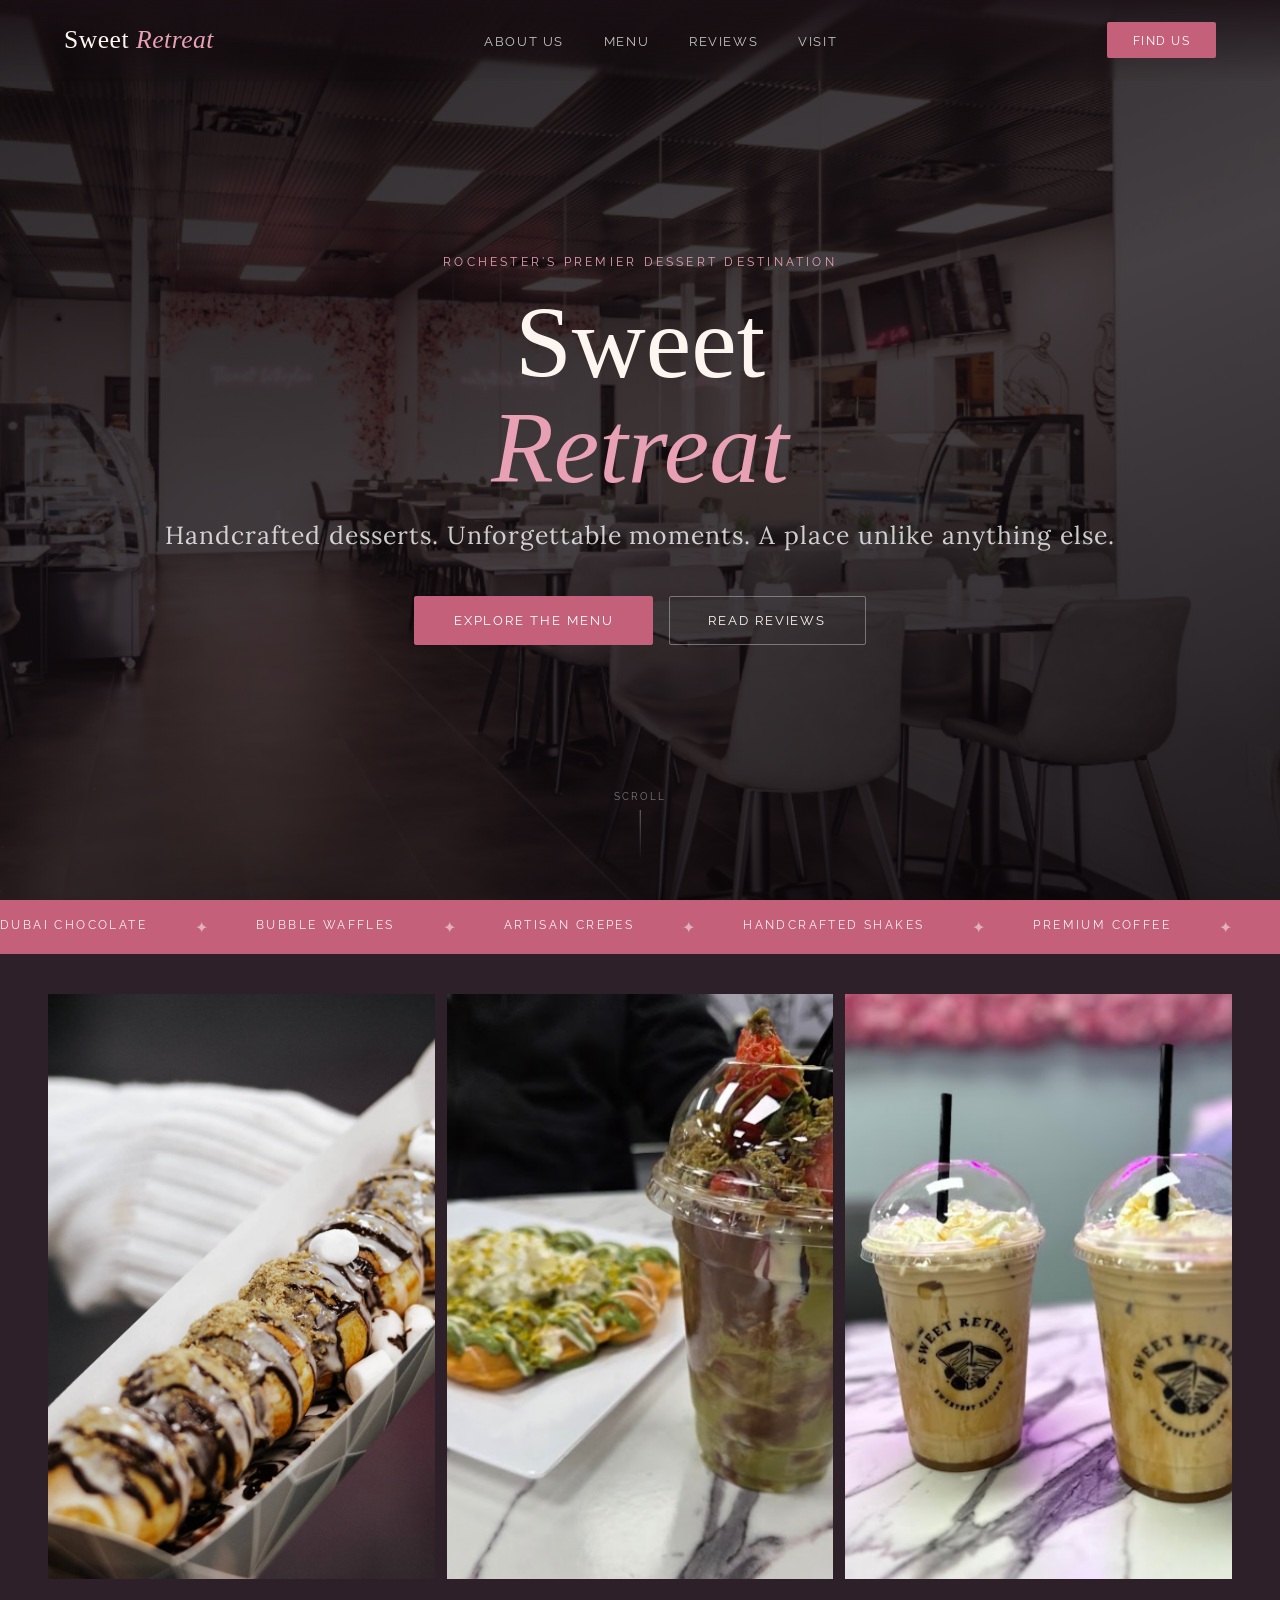
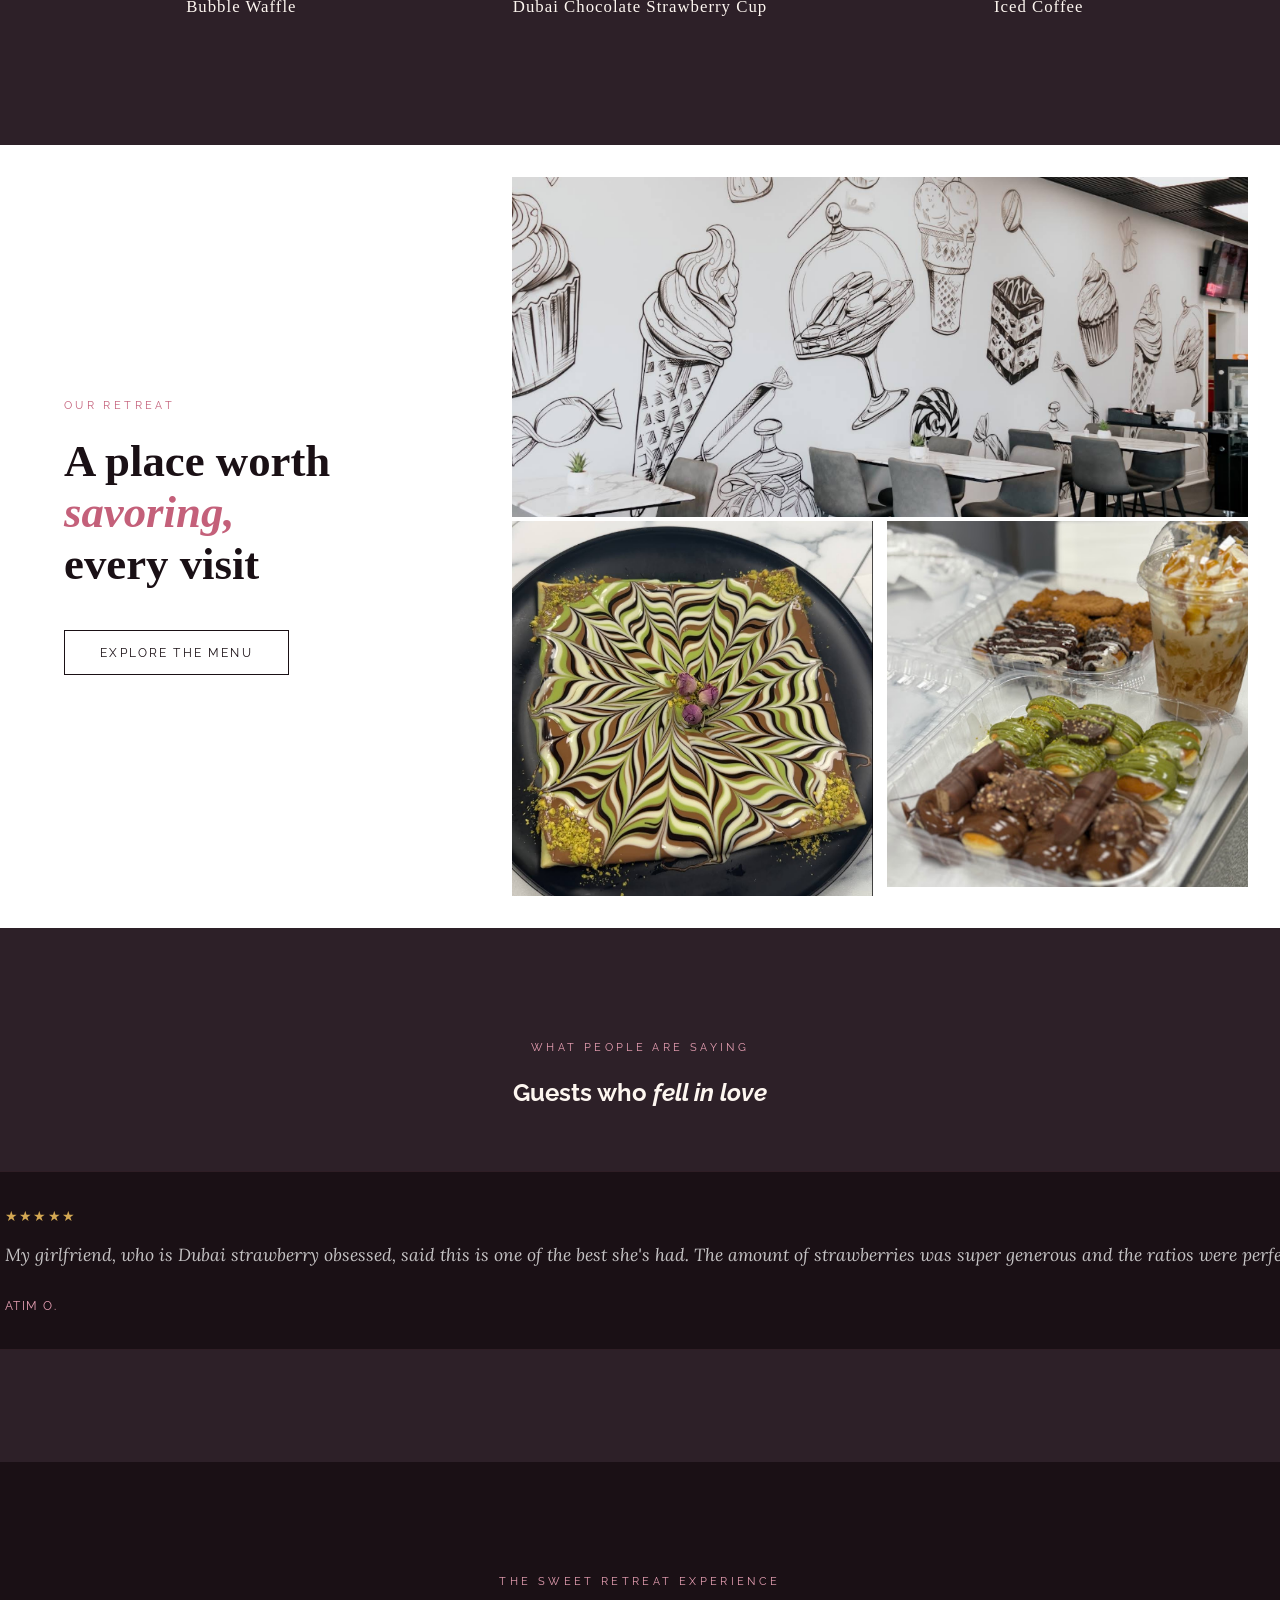
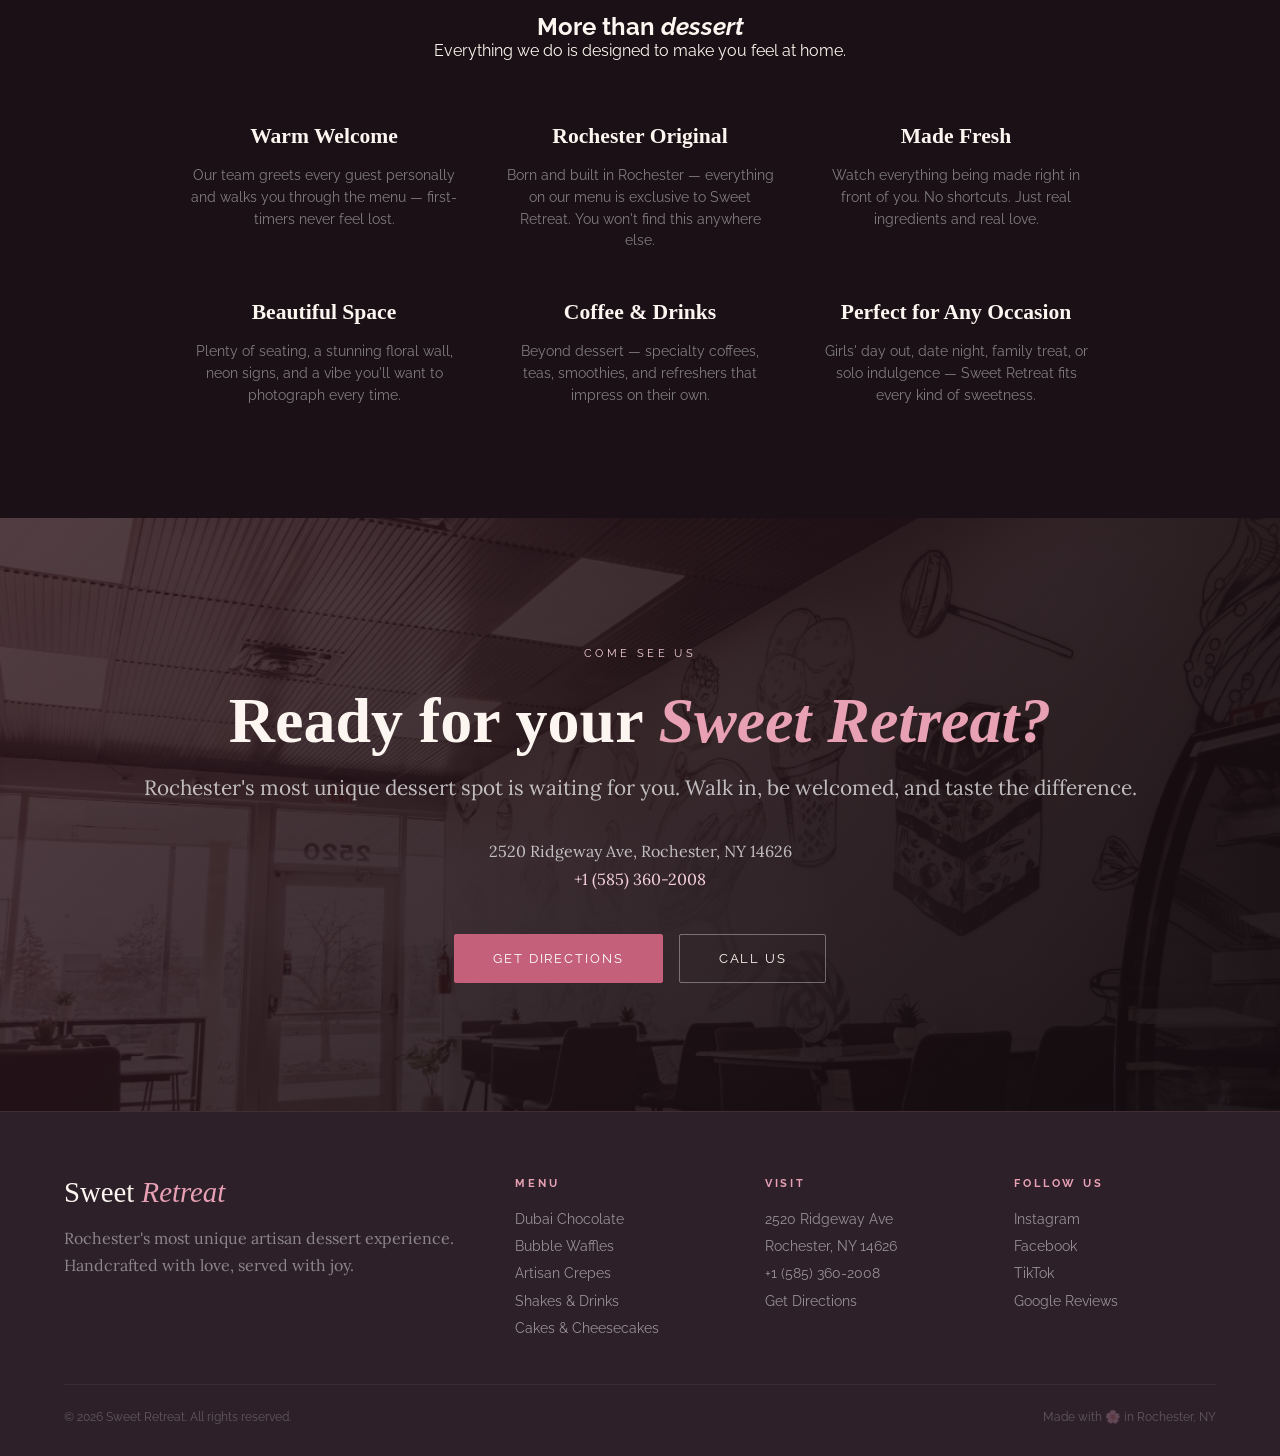
==== index.html @ 39bf7482 "Remove exp icon circles, add real address and phone number - Removed empty circle divs and their CSS" ====
<!DOCTYPE html>
<html lang="en">
<head>
<meta charset="UTF-8">
<meta name="viewport" content="width=device-width, initial-scale=1.0">
<title>Sweet Retreat — Artisan Desserts & Café</title>
<link rel="preconnect" href="https://fonts.googleapis.com">
<link href="https://fonts.googleapis.com/css2?family=Josefin+Serif:ital,wght@0,400;0,700;1,400&family=Lora:ital,wght@0,300;0,400;1,300&family=Raleway:wght@300;400;500&display=swap" rel="stylesheet">
<style>
  :root {
    --rose: #e8a0b4;
    --deep-rose: #c4607a;
    --blush: #f5d0dc;
    --cream: #fdf6f0;
    --dark: #1a1015;
    --charcoal: #2d2028;
    --gold: #d4a853;
    --soft-white: rgba(255,255,255,0.92);
  }

  *, *::before, *::after { box-sizing: border-box; margin: 0; padding: 0; }

  html { scroll-behavior: smooth; }

  body {
    font-family: 'Raleway', sans-serif;
    background: var(--dark);
    color: var(--cream);
    overflow-x: hidden;
  }

  /* ── NAV ── */
  nav {
    position: fixed; top: 0; left: 0; right: 0; z-index: 100;
    display: flex; align-items: center; justify-content: space-between;
    padding: 1.4rem 4rem;
    background: linear-gradient(to bottom, rgba(26,16,21,0.85) 0%, transparent 100%);
    backdrop-filter: blur(2px);
    transition: background 0.4s;
  }
  nav.scrolled { background: rgba(26,16,21,0.97); }

  .nav-logo {
    font-family: 'Josefin Serif', serif;
    font-size: 1.6rem;
    letter-spacing: 0.02em;
    color: var(--cream);
    text-decoration: none;
  }
  .nav-logo span { color: var(--rose); font-style: italic; }

  .nav-links { display: flex; gap: 2.5rem; list-style: none; }
  .nav-links a {
    font-size: 0.82rem; letter-spacing: 0.12em; text-transform: uppercase;
    color: rgba(255,255,255,0.75); text-decoration: none;
    transition: color 0.3s;
  }
  .nav-links a:hover { color: var(--rose); }

  .nav-cta {
    background: var(--deep-rose); color: white;
    padding: 0.65rem 1.6rem; border-radius: 2px;
    font-size: 0.78rem; letter-spacing: 0.12em; text-transform: uppercase;
    text-decoration: none; transition: background 0.3s, transform 0.2s;
  }
  .nav-cta:hover { background: var(--rose); transform: translateY(-1px); }

  /* ── HERO ── */
  .hero {
    position: relative; height: 100vh; min-height: 700px;
    display: flex; align-items: center; justify-content: center;
    overflow: hidden;
  }

  .hero-bg {
    position: absolute; inset: 0;
    background-image: url('Screenshot%202026-04-22%20005319.png');
    background-size: cover; background-position: center center;
    filter: brightness(0.55) saturate(0.85);
  }

  .hero-overlay {
    position: absolute; inset: 0;
    background: linear-gradient(160deg, rgba(10,5,8,0.72) 0%, rgba(26,16,21,0.55) 50%, rgba(10,5,8,0.78) 100%);
  }

  .hero-content {
    position: relative; z-index: 2;
    text-align: center; padding: 0 1.5rem;
    animation: fadeUp 1.2s ease both;
  }
  @keyframes fadeUp {
    from { opacity: 0; transform: translateY(30px); }
    to   { opacity: 1; transform: translateY(0); }
  }

  .hero-eyebrow {
    font-size: 0.72rem; letter-spacing: 0.28em; text-transform: uppercase;
    color: var(--rose); margin-bottom: 1.4rem;
    animation: fadeUp 1.2s 0.15s ease both;
  }

  .hero-title {
    font-family: 'Josefin Serif', serif;
    font-size: clamp(3.5rem, 8vw, 7.5rem);
    line-height: 1.02; font-weight: 400;
    color: var(--cream);
    animation: fadeUp 1.2s 0.3s ease both;
  }
  .hero-title em { color: var(--rose); font-style: italic; }

  .hero-sub {
    font-family: 'Lora', serif;
    font-size: clamp(1.1rem, 2.5vw, 1.55rem);
    font-weight: 300; color: rgba(255,255,255,0.78);
    margin-top: 1.2rem; letter-spacing: 0.04em;
    animation: fadeUp 1.2s 0.45s ease both;
  }

  .hero-actions {
    margin-top: 2.8rem; display: flex; gap: 1rem; justify-content: center; flex-wrap: wrap;
    animation: fadeUp 1.2s 0.6s ease both;
  }

  .btn-primary {
    background: var(--deep-rose); color: white;
    padding: 1rem 2.4rem; border-radius: 2px;
    font-size: 0.8rem; letter-spacing: 0.15em; text-transform: uppercase;
    text-decoration: none; transition: all 0.3s;
    border: 1px solid var(--deep-rose);
  }
  .btn-primary:hover { background: transparent; color: var(--rose); border-color: var(--rose); }

  .btn-ghost {
    background: transparent; color: var(--cream);
    padding: 1rem 2.4rem; border-radius: 2px;
    font-size: 0.8rem; letter-spacing: 0.15em; text-transform: uppercase;
    text-decoration: none; border: 1px solid rgba(255,255,255,0.35);
    transition: all 0.3s;
  }
  .btn-ghost:hover { border-color: var(--rose); color: var(--rose); }

  .hero-scroll {
    position: absolute; bottom: 2.5rem; left: 50%; transform: translateX(-50%);
    display: flex; flex-direction: column; align-items: center; gap: 0.5rem;
    color: rgba(255,255,255,0.45); font-size: 0.65rem; letter-spacing: 0.2em; text-transform: uppercase;
    animation: pulse 2s infinite;
  }
  .hero-scroll::after {
    content: ''; display: block; width: 1px; height: 50px;
    background: linear-gradient(to bottom, rgba(255,255,255,0.4), transparent);
    animation: linedown 2s infinite;
  }
  @keyframes linedown {
    0% { transform: scaleY(0); transform-origin: top; }
    50% { transform: scaleY(1); transform-origin: top; }
    100% { transform: scaleY(1); opacity: 0; }
  }

  /* ── TAGLINE STRIP ── */
  .strip {
    background: var(--deep-rose);
    padding: 1.1rem 0; overflow: hidden;
  }
  .strip-inner {
    display: flex; gap: 3rem;
    animation: marquee 22s linear infinite;
    white-space: nowrap;
  }
  @keyframes marquee { from { transform: translateX(0); } to { transform: translateX(-50%); } }
  .strip-item {
    font-size: 0.75rem; letter-spacing: 0.2em; text-transform: uppercase;
    color: rgba(255,255,255,0.9); flex-shrink: 0;
  }
  .strip-dot { color: rgba(255,255,255,0.5); }

  /* ── ABOUT ── */
  .photo-lineup {
    display: grid; grid-template-columns: 1fr 1fr 1fr;
    gap: 12px;
    background: var(--charcoal); padding: 2.5rem 3rem 8rem;
  }
  .photo-lineup img {
    width: 100%; height: 65vh; min-height: 420px; object-fit: cover; display: block;
  }
  .lineup-caption {
    font-family: 'Josefin Serif', serif;
    font-size: 1.05rem; letter-spacing: 0.06em;
    color: var(--cream); text-align: center;
    padding-top: 1.1rem;
  }
  .section-label {
    font-size: 0.7rem; letter-spacing: 0.3em; text-transform: uppercase;
    color: var(--rose); margin-bottom: 1.5rem;
  }

  /* ── SHOWCASE ── */
  .showcase {
    display: grid; grid-template-columns: 1fr 1.5fr;
    background: #fff; align-items: center; min-height: 600px;
  }
  .showcase-text {
    padding: 5rem 4rem;
    display: flex; flex-direction: column; justify-content: center;
  }
  .showcase-text .section-label { color: var(--deep-rose); }
  .showcase-title {
    font-family: 'Josefin Serif', serif;
    font-size: clamp(2rem, 3.5vw, 3rem);
    color: var(--dark); line-height: 1.15; margin-bottom: 2.5rem;
  }
  .showcase-title em { font-style: italic; color: var(--deep-rose); }
  .showcase-btn {
    display: inline-block;
    border: 1.5px solid var(--dark); color: var(--dark);
    padding: 0.9rem 2.2rem; align-self: flex-start;
    font-size: 0.75rem; letter-spacing: 0.18em; text-transform: uppercase;
    text-decoration: none; transition: background 0.3s, color 0.3s;
  }
  .showcase-btn:hover { background: var(--dark); color: #fff; }
  .showcase-photos {
    display: flex; flex-direction: column; gap: 4px;
    padding: 2rem 2rem 2rem 0;
  }
  .showcase-main img {
    width: 100%; height: 340px; object-fit: cover; display: block;
  }
  .showcase-row {
    display: grid; grid-template-columns: 1fr 1fr; gap: 14px;
    align-items: start;
  }
  .showcase-row img:first-child {
    width: 100%; height: auto; display: block;
  }
  .showcase-row img:last-child {
    width: 100%; height: auto; display: block;
  }

  /* ── REVIEWS ── */
  .reviews {
    background: var(--charcoal);
    padding: 7rem 4rem; overflow: hidden;
  }
  .reviews-header { text-align: center; margin-bottom: 4rem; }

  .reviews-track { display: flex; gap: 1.8rem; }

  .review-card {
    background: var(--dark); min-width: 340px;
    padding: 2.2rem 2rem; border-radius: 4px;
    border: 1px solid rgba(232,160,180,0.1);
    flex-shrink: 0; position: relative;
  }
  .review-stars { color: var(--gold); font-size: 0.9rem; letter-spacing: 0.1em; margin-bottom: 1rem; }
  .review-text {
    font-family: 'Lora', serif;
    font-size: 1.1rem; line-height: 1.75;
    color: rgba(255,255,255,0.75); margin-bottom: 1.5rem;
    font-style: italic;
  }
  .review-author { font-size: 0.78rem; letter-spacing: 0.12em; text-transform: uppercase; color: var(--rose); }
  .review-quote {
    position: absolute; top: 1.5rem; right: 1.8rem;
    font-family: 'Josefin Serif', serif;
    font-size: 4rem; color: rgba(232,160,180,0.12);
    line-height: 1;
  }

  /* ── EXPERIENCE ── */
  .experience {
    background: var(--dark);
    padding: 7rem 4rem;
    display: flex; flex-direction: column; align-items: center; text-align: center;
  }
  .exp-grid {
    display: grid; grid-template-columns: repeat(3, 1fr);
    gap: 3rem; max-width: 900px; margin-top: 4rem;
  }
  .exp-item { display: flex; flex-direction: column; align-items: center; gap: 1rem; }
  .exp-label {
    font-family: 'Josefin Serif', serif;
    font-size: 1.35rem; color: var(--cream);
  }
  .exp-desc { font-size: 0.85rem; color: rgba(255,255,255,0.45); line-height: 1.6; }

  /* ── CTA BANNER ── */
  .cta-banner {
    position: relative; padding: 8rem 4rem;
    text-align: center; overflow: hidden;
  }
  .cta-bg {
    position: absolute; inset: 0;
    background-image: url('Screenshot%202026-04-22%20020433.png');
    background-size: cover; background-position: center top;
    filter: brightness(0.25) saturate(0.6);
  }
  .cta-overlay {
    position: absolute; inset: 0;
    background: linear-gradient(135deg, rgba(196,96,122,0.2), rgba(26,16,21,0.7));
  }
  .cta-content { position: relative; z-index: 2; }
  .cta-title {
    font-family: 'Josefin Serif', serif;
    font-size: clamp(2.2rem, 5vw, 4rem);
    color: var(--cream); margin-bottom: 1rem;
  }
  .cta-title em { font-style: italic; color: var(--rose); }
  .cta-sub {
    font-family: 'Lora', serif;
    font-size: 1.3rem; color: rgba(255,255,255,0.7);
    margin-bottom: 2.5rem;
  }

  /* ── FOOTER ── */
  footer {
    background: var(--charcoal); border-top: 1px solid rgba(232,160,180,0.1);
    padding: 4rem 4rem 2rem;
  }
  .footer-top {
    display: grid; grid-template-columns: 2fr 1fr 1fr 1fr;
    gap: 3rem; margin-bottom: 3rem;
  }
  .footer-logo {
    font-family: 'Josefin Serif', serif;
    font-size: 1.8rem; color: var(--cream); margin-bottom: 1rem;
  }
  .footer-logo span { color: var(--rose); font-style: italic; }
  .footer-tagline {
    font-family: 'Lora', serif;
    font-size: 1rem; color: rgba(255,255,255,0.45);
    line-height: 1.7;
  }
  .footer-col h4 {
    font-size: 0.7rem; letter-spacing: 0.25em; text-transform: uppercase;
    color: var(--rose); margin-bottom: 1.3rem;
  }
  .footer-col ul { list-style: none; display: flex; flex-direction: column; gap: 0.7rem; }
  .footer-col ul li { font-size: 0.88rem; color: rgba(255,255,255,0.5); }
  .footer-col ul a { color: rgba(255,255,255,0.5); text-decoration: none; transition: color 0.3s; }
  .footer-col ul a:hover { color: var(--rose); }
  .footer-bottom {
    border-top: 1px solid rgba(255,255,255,0.06);
    padding-top: 1.5rem; display: flex; justify-content: space-between; align-items: center;
  }
  .footer-copy { font-size: 0.78rem; color: rgba(255,255,255,0.25); }

  /* ── FLOATING HEARTS ── */
  .hearts {
    position: fixed; inset: 0; pointer-events: none; z-index: 0;
    overflow: hidden; display: none;
  }

  /* ── SCROLL ANIMATIONS ── */
  .reveal {
    opacity: 0; transform: translateY(28px);
    transition: opacity 0.7s ease, transform 0.7s ease;
  }
  .reveal.visible { opacity: 1; transform: translateY(0); }

  /* ── RESPONSIVE ── */
  @media (max-width: 900px) {
    nav { padding: 1.2rem 2rem; }
    .nav-links { display: none; }
    .photo-lineup { grid-template-columns: 1fr; height: auto; }
    .photo-lineup img { height: 55vw; min-height: 250px; }
    .showcase { grid-template-columns: 1fr; }
    .showcase-photos { padding: 0 1.5rem 2rem; }
    .showcase-main img { height: 50vw; }
    .showcase-row img:first-child { height: auto; }
    .exp-grid { grid-template-columns: 1fr 1fr; }
    .footer-top { grid-template-columns: 1fr 1fr; }
    .specialties, .reviews, .experience, .cta-banner { padding: 5rem 2rem; }
  }
</style>
</head>
<body>

<!-- NAV -->
<nav id="nav">
  <a href="#" class="nav-logo">Sweet <span>Retreat</span></a>
  <ul class="nav-links">
    <li><a href="about.html">About Us</a></li>
    <li><a href="menu.html">Menu</a></li>
    <li><a href="#reviews">Reviews</a></li>
    <li><a href="#visit">Visit</a></li>
  </ul>
  <a href="#visit" class="nav-cta">Find Us</a>
</nav>

<!-- HERO -->
<section class="hero">
  <div class="hero-bg"></div>
  <div class="hero-overlay"></div>
  <div class="hero-content">
    <p class="hero-eyebrow">Rochester's Premier Dessert Destination</p>
    <h1 class="hero-title">Sweet<br><em>Retreat</em></h1>
    <p class="hero-sub">Handcrafted desserts. Unforgettable moments. A place unlike anything else.</p>
    <div class="hero-actions">
      <a href="menu.html" class="btn-primary">Explore the Menu</a>
      <a href="#reviews" class="btn-ghost">Read Reviews</a>
    </div>
  </div>
  <div class="hero-scroll">Scroll</div>
</section>

<!-- MARQUEE STRIP -->
<div class="strip">
  <div class="strip-inner">
    <span class="strip-item">Dubai Chocolate</span>
    <span class="strip-dot">✦</span>
    <span class="strip-item">Bubble Waffles</span>
    <span class="strip-dot">✦</span>
    <span class="strip-item">Artisan Crepes</span>
    <span class="strip-dot">✦</span>
    <span class="strip-item">Handcrafted Shakes</span>
    <span class="strip-dot">✦</span>
    <span class="strip-item">Premium Coffee</span>
    <span class="strip-dot">✦</span>
    <span class="strip-item">Fresh Cheesecake</span>
    <span class="strip-dot">✦</span>
    <span class="strip-item">Dubai Chocolate</span>
    <span class="strip-dot">✦</span>
    <span class="strip-item">Bubble Waffles</span>
    <span class="strip-dot">✦</span>
    <span class="strip-item">Artisan Crepes</span>
    <span class="strip-dot">✦</span>
    <span class="strip-item">Handcrafted Shakes</span>
    <span class="strip-dot">✦</span>
    <span class="strip-item">Premium Coffee</span>
    <span class="strip-dot">✦</span>
    <span class="strip-item">Fresh Cheesecake</span>
    <span class="strip-dot">✦</span>
  </div>
</div>

<!-- PHOTO LINEUP -->
<section class="photo-lineup" id="about">
  <div>
    <img src="Screenshot%202026-04-22%20010439.png" alt="Bubble Waffle">
    <p class="lineup-caption">Bubble Waffle</p>
  </div>
  <div>
    <img src="Screenshot%202026-04-22%20011017.png" alt="Dubai Chocolate Strawberry Cup">
    <p class="lineup-caption">Dubai Chocolate Strawberry Cup</p>
  </div>
  <div>
    <img src="Screenshot%202026-04-22%20011217.png" alt="Iced Coffee">
    <p class="lineup-caption">Iced Coffee</p>
  </div>
</section>

<!-- SHOWCASE -->
<section class="showcase">
  <div class="showcase-text">
    <p class="section-label">Our Retreat</p>
    <h2 class="showcase-title">A place worth <em>savoring,</em><br>every visit</h2>
    <a href="menu.html" class="showcase-btn">Explore the Menu</a>
  </div>
  <div class="showcase-photos">
    <div class="showcase-main">
      <img src="Screenshot%202026-04-22%20012137.png" alt="Sweet Retreat setting">
    </div>
    <div class="showcase-row">
      <img src="Screenshot%202026-04-22%20011930.png" alt="Sweet Retreat">
      <img src="Screenshot%202026-04-22%20012059.png" alt="Sweet Retreat cake">
    </div>
  </div>
</section>


<!-- REVIEWS -->
<section class="reviews" id="reviews">
  <div class="reviews-header">
    <p class="section-label reveal">What People Are Saying</p>
    <h2 class="section-title reveal">Guests who <em>fell in love</em></h2>
  </div>

  <div class="reviews-track reveal" id="reviewsTrack">
    <div class="review-card">
      <div class="review-quote">"</div>
      <div class="review-stars">★★★★★</div>
      <p class="review-text">My girlfriend, who is Dubai strawberry obsessed, said this is one of the best she's had. The amount of strawberries was super generous and the ratios were perfect.</p>
      <span class="review-author">Atim O.</span>
    </div>
    <div class="review-card">
      <div class="review-quote">"</div>
      <div class="review-stars">★★★★★</div>
      <p class="review-text">The woman working the counter was so nice! She helped walk me through the options and gave us a bunch of freebies. I felt so overwhelmed by her kindness.</p>
      <span class="review-author">Griffon O.</span>
    </div>
    <div class="review-card">
      <div class="review-quote">"</div>
      <div class="review-stars">★★★★★</div>
      <p class="review-text">Oh my goodness!!! The Dubai Chocolate was the best I've ever had. And the watermelon mint refresher was out of this world. I can't wait to go back.</p>
      <span class="review-author">Jason J.</span>
    </div>
    <div class="review-card">
      <div class="review-quote">"</div>
      <div class="review-stars">★★★★★</div>
      <p class="review-text">I don't think there's anything else like this in Rochester. The Dubai strawberries lived up to the hype. Rochester needs more diverse places like this.</p>
      <span class="review-author">Sabrina</span>
    </div>
    <div class="review-card">
      <div class="review-quote">"</div>
      <div class="review-stars">★★★★★</div>
      <p class="review-text">A worker brought out little teddy bears for my toddlers and gave out a free little dessert. Will definitely come here again! Love a place with a good atmosphere.</p>
      <span class="review-author">Mary L.</span>
    </div>
    <div class="review-card">
      <div class="review-quote">"</div>
      <div class="review-stars">★★★★★</div>
      <p class="review-text">The Dubai Strawberry cup is TO DIE FOR. And the best chocolate shake ever made with real Hershey ice cream. The most amazing dessert spot I've stumbled across.</p>
      <span class="review-author">Dorienne</span>
    </div>
    <div class="review-card">
      <div class="review-quote">"</div>
      <div class="review-stars">★★★★★</div>
      <p class="review-text">This place is amazing — if you want something totally different in a good fun way with real flavor, not just sugar, this is the place for you.</p>
      <span class="review-author">Sharky 1</span>
    </div>
  </div>
</section>

<!-- EXPERIENCE -->
<section class="experience">
  <p class="section-label reveal">The Sweet Retreat Experience</p>
  <h2 class="section-title reveal">More than <em>dessert</em></h2>
  <p class="section-sub reveal">Everything we do is designed to make you feel at home.</p>

  <div class="exp-grid">
    <div class="exp-item reveal">

      <h4 class="exp-label">Warm Welcome</h4>
      <p class="exp-desc">Our team greets every guest personally and walks you through the menu — first-timers never feel lost.</p>
    </div>
    <div class="exp-item reveal">

      <h4 class="exp-label">Rochester Original</h4>
      <p class="exp-desc">Born and built in Rochester — everything on our menu is exclusive to Sweet Retreat. You won't find this anywhere else.</p>
    </div>
    <div class="exp-item reveal">

      <h4 class="exp-label">Made Fresh</h4>
      <p class="exp-desc">Watch everything being made right in front of you. No shortcuts. Just real ingredients and real love.</p>
    </div>
    <div class="exp-item reveal">

      <h4 class="exp-label">Beautiful Space</h4>
      <p class="exp-desc">Plenty of seating, a stunning floral wall, neon signs, and a vibe you'll want to photograph every time.</p>
    </div>
    <div class="exp-item reveal">

      <h4 class="exp-label">Coffee & Drinks</h4>
      <p class="exp-desc">Beyond dessert — specialty coffees, teas, smoothies, and refreshers that impress on their own.</p>
    </div>
    <div class="exp-item reveal">

      <h4 class="exp-label">Perfect for Any Occasion</h4>
      <p class="exp-desc">Girls' day out, date night, family treat, or solo indulgence — Sweet Retreat fits every kind of sweetness.</p>
    </div>
  </div>
</section>

<!-- CTA BANNER -->
<section class="cta-banner" id="visit">
  <div class="cta-bg"></div>
  <div class="cta-overlay"></div>
  <div class="cta-content">
    <p class="section-label reveal" style="color:var(--blush)">Come See Us</p>
    <h2 class="cta-title reveal">Ready for your <em>Sweet Retreat?</em></h2>
    <p class="cta-sub reveal">Rochester's most unique dessert spot is waiting for you. Walk in, be welcomed, and taste the difference.</p>
    <p class="cta-sub reveal" style="font-size:1rem; margin-bottom:0.5rem;">2520 Ridgeway Ave, Rochester, NY 14626</p>
    <p class="cta-sub reveal" style="font-size:1rem; margin-bottom:2rem;"><a href="tel:+15853602008" style="color:var(--blush); text-decoration:none;">+1 (585) 360-2008</a></p>
    <div class="hero-actions reveal">
      <a href="https://www.google.com/maps/search/?api=1&query=2520+Ridgeway+Ave+Rochester+NY+14626" target="_blank" class="btn-primary">Get Directions</a>
      <a href="tel:+15853602008" class="btn-ghost">Call Us</a>
    </div>
  </div>
</section>

<!-- FOOTER -->
<footer>
  <div class="footer-top">
    <div>
      <div class="footer-logo">Sweet <span>Retreat</span></div>
      <p class="footer-tagline">Rochester's most unique artisan dessert experience. Handcrafted with love, served with joy.</p>
    </div>
    <div class="footer-col">
      <h4>Menu</h4>
      <ul>
        <li>Dubai Chocolate</li>
        <li>Bubble Waffles</li>
        <li>Artisan Crepes</li>
        <li>Shakes & Drinks</li>
        <li>Cakes & Cheesecakes</li>
      </ul>
    </div>
    <div class="footer-col">
      <h4>Visit</h4>
      <ul>
        <li>2520 Ridgeway Ave</li>
        <li>Rochester, NY 14626</li>
        <li><a href="tel:+15853602008">+1 (585) 360-2008</a></li>
        <li><a href="https://www.google.com/maps/search/?api=1&query=2520+Ridgeway+Ave+Rochester+NY+14626" target="_blank">Get Directions</a></li>
      </ul>
    </div>
    <div class="footer-col">
      <h4>Follow Us</h4>
      <ul>
        <li><a href="#">Instagram</a></li>
        <li><a href="#">Facebook</a></li>
        <li><a href="#">TikTok</a></li>
        <li><a href="#">Google Reviews</a></li>
      </ul>
    </div>
  </div>
  <div class="footer-bottom">
    <span class="footer-copy">© 2026 Sweet Retreat. All rights reserved.</span>
    <span class="footer-copy">Made with 🌸 in Rochester, NY</span>
  </div>
</footer>

<script>
  // Nav scroll effect
  const nav = document.getElementById('nav');
  window.addEventListener('scroll', () => {
    nav.classList.toggle('scrolled', window.scrollY > 60);
  });

  // Scroll reveal
  const reveals = document.querySelectorAll('.reveal');
  const observer = new IntersectionObserver((entries) => {
    entries.forEach((e, i) => {
      if (e.isIntersecting) {
        setTimeout(() => e.target.classList.add('visible'), i * 80);
      }
    });
  }, { threshold: 0.12 });
  reveals.forEach(el => observer.observe(el));

  // Reviews auto-scroll
  const track = document.getElementById('reviewsTrack');
  let scrollPos = 0;
  setInterval(() => {
    scrollPos += 0.6;
    if (scrollPos > track.scrollWidth / 2) scrollPos = 0;
    track.style.transform = `translateX(-${scrollPos}px)`;
  }, 16);
  track.addEventListener('mouseenter', () => clearInterval());

  // Fix duplicate card bug
  const cards = document.querySelectorAll('.card');
  cards.forEach(card => {
    const icons = card.querySelectorAll('.card-icon');
    const names = card.querySelectorAll('.card-name');
    if (icons.length > 1) icons[1].remove();
    if (names.length > 1) names[1].remove();
  });
</script>
</body>
</html>
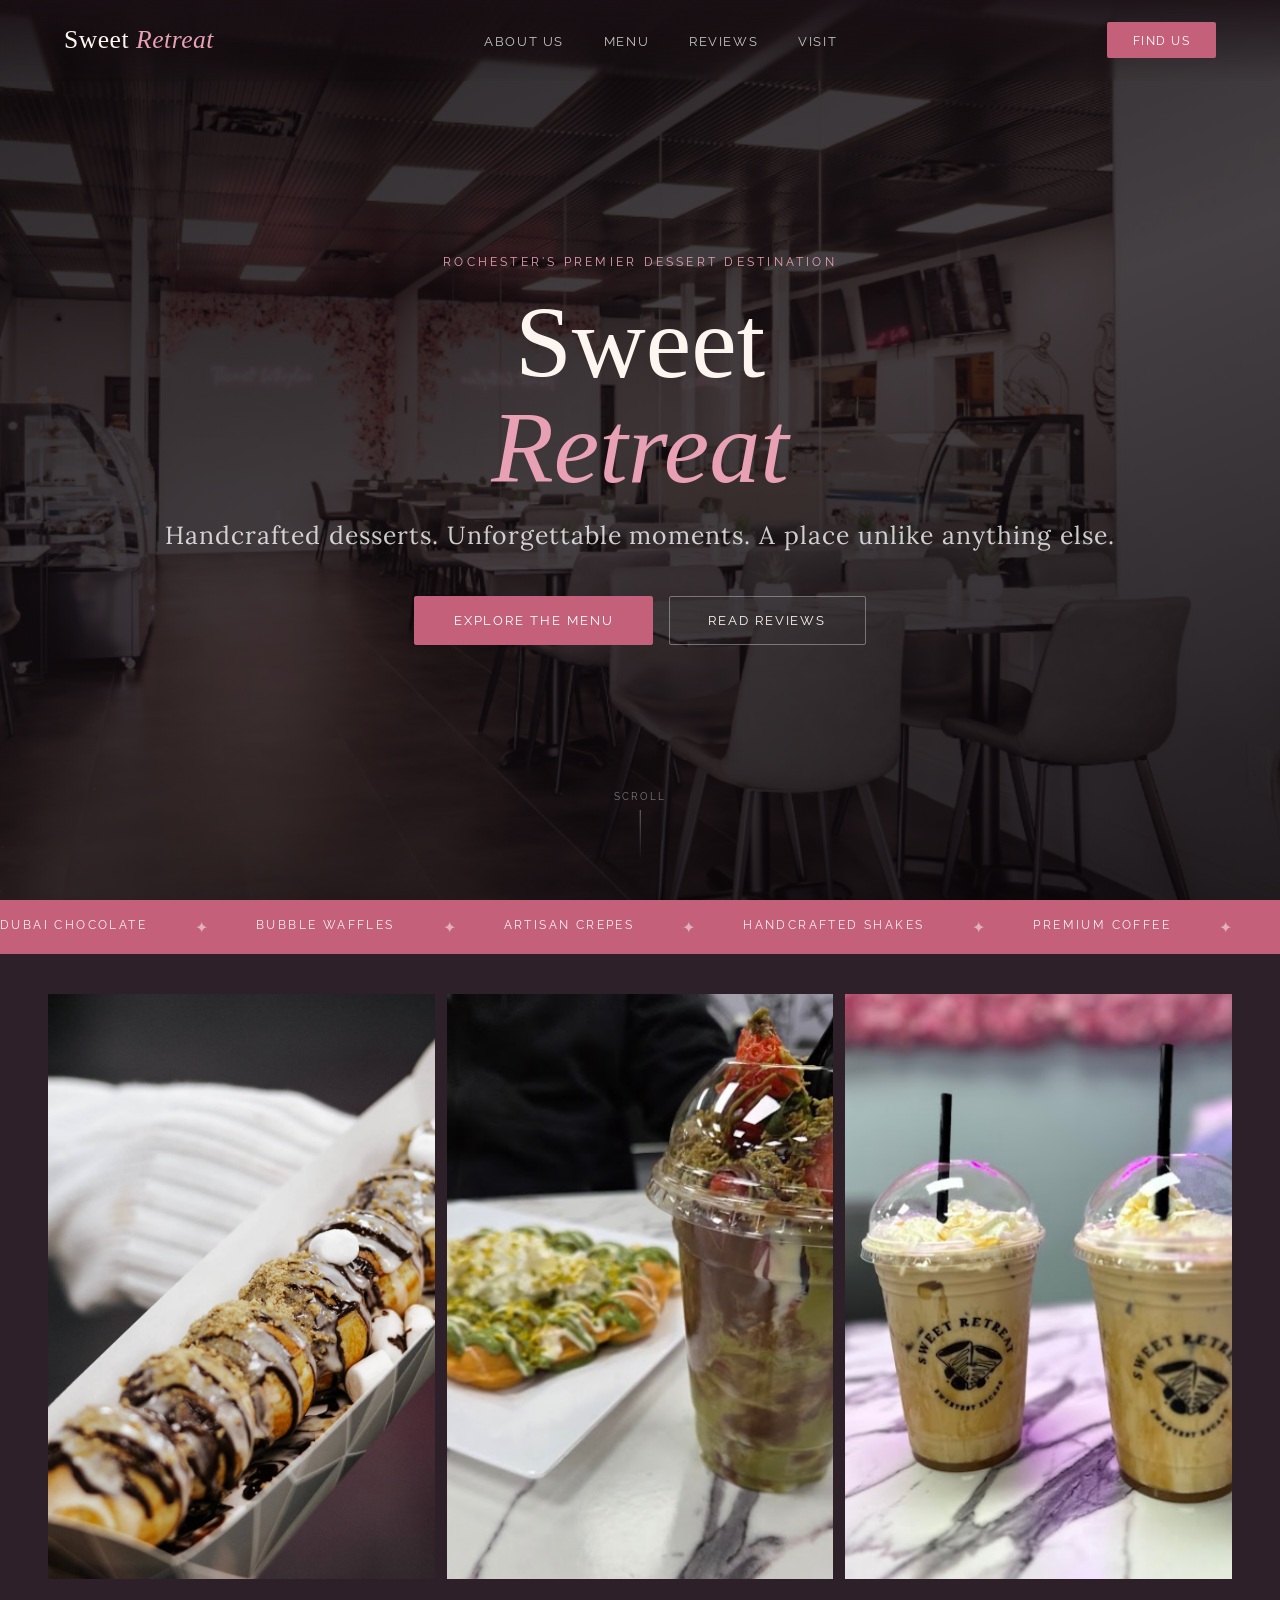
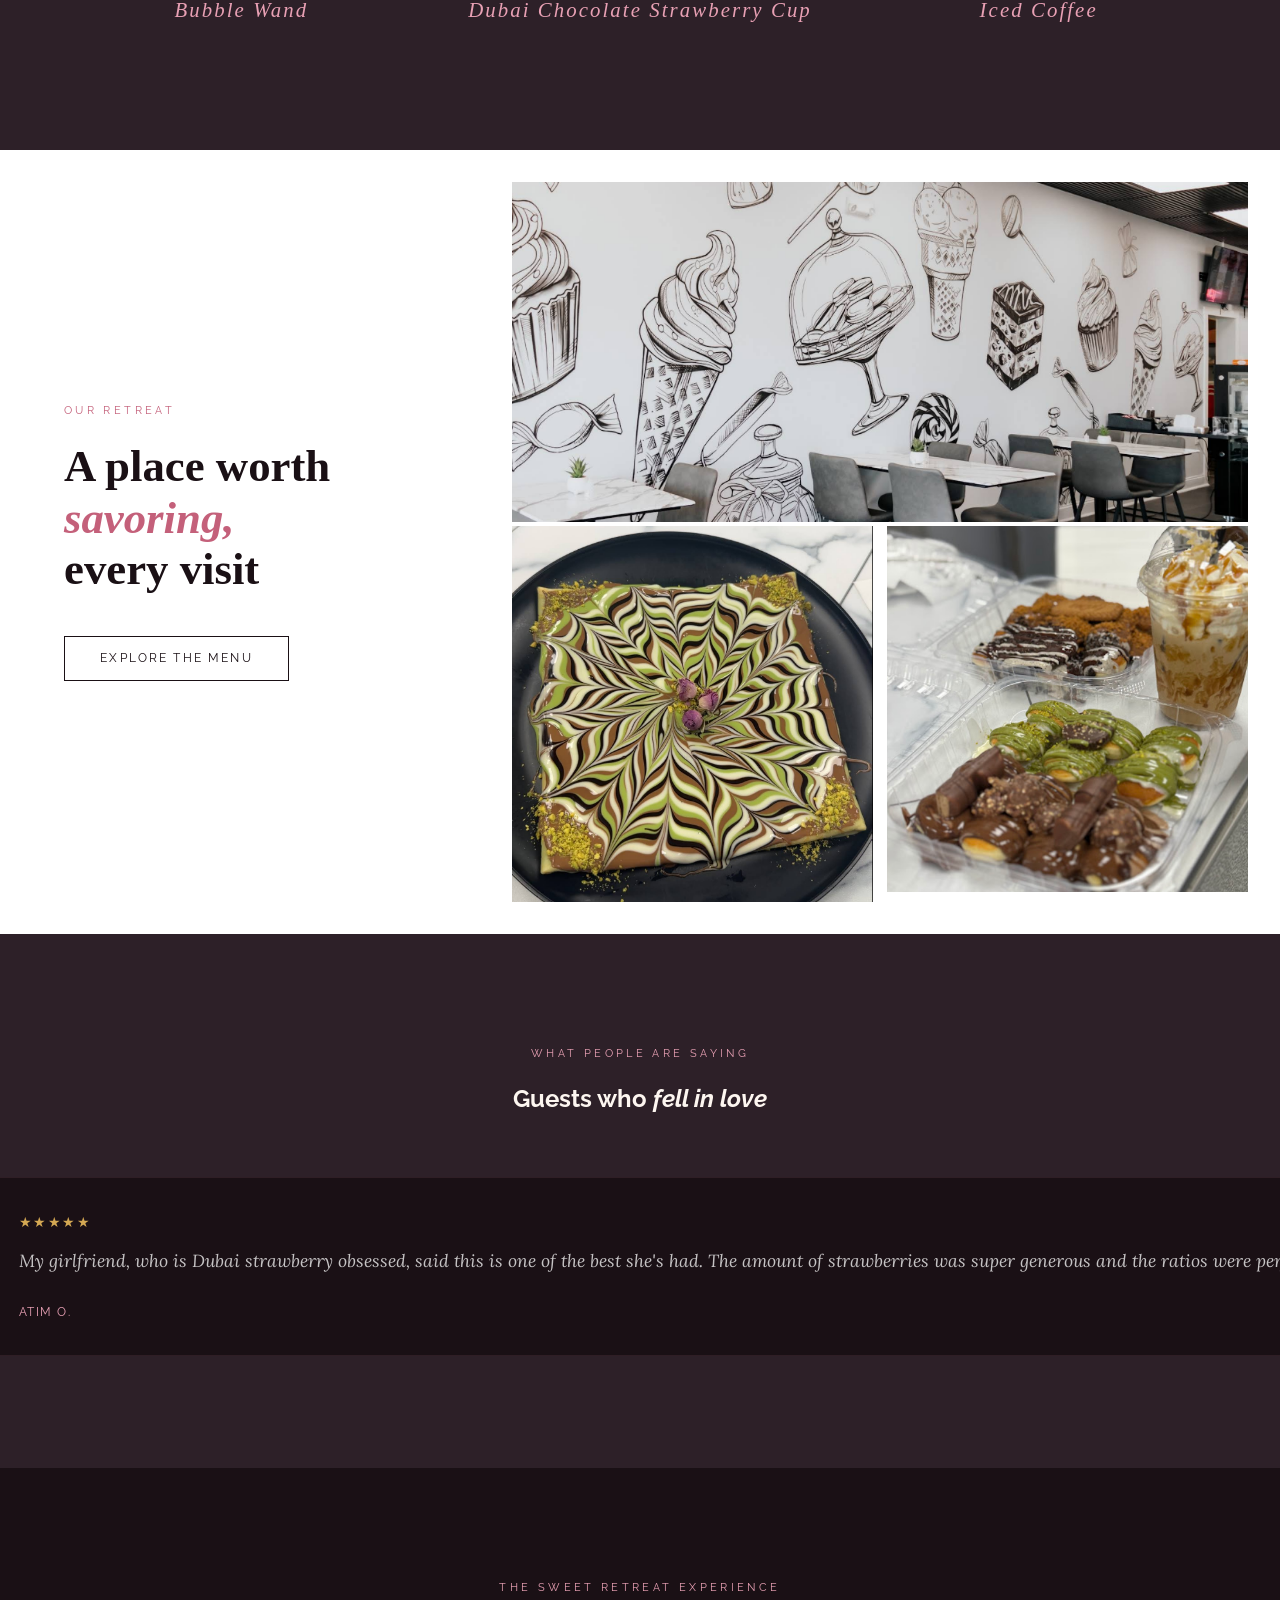
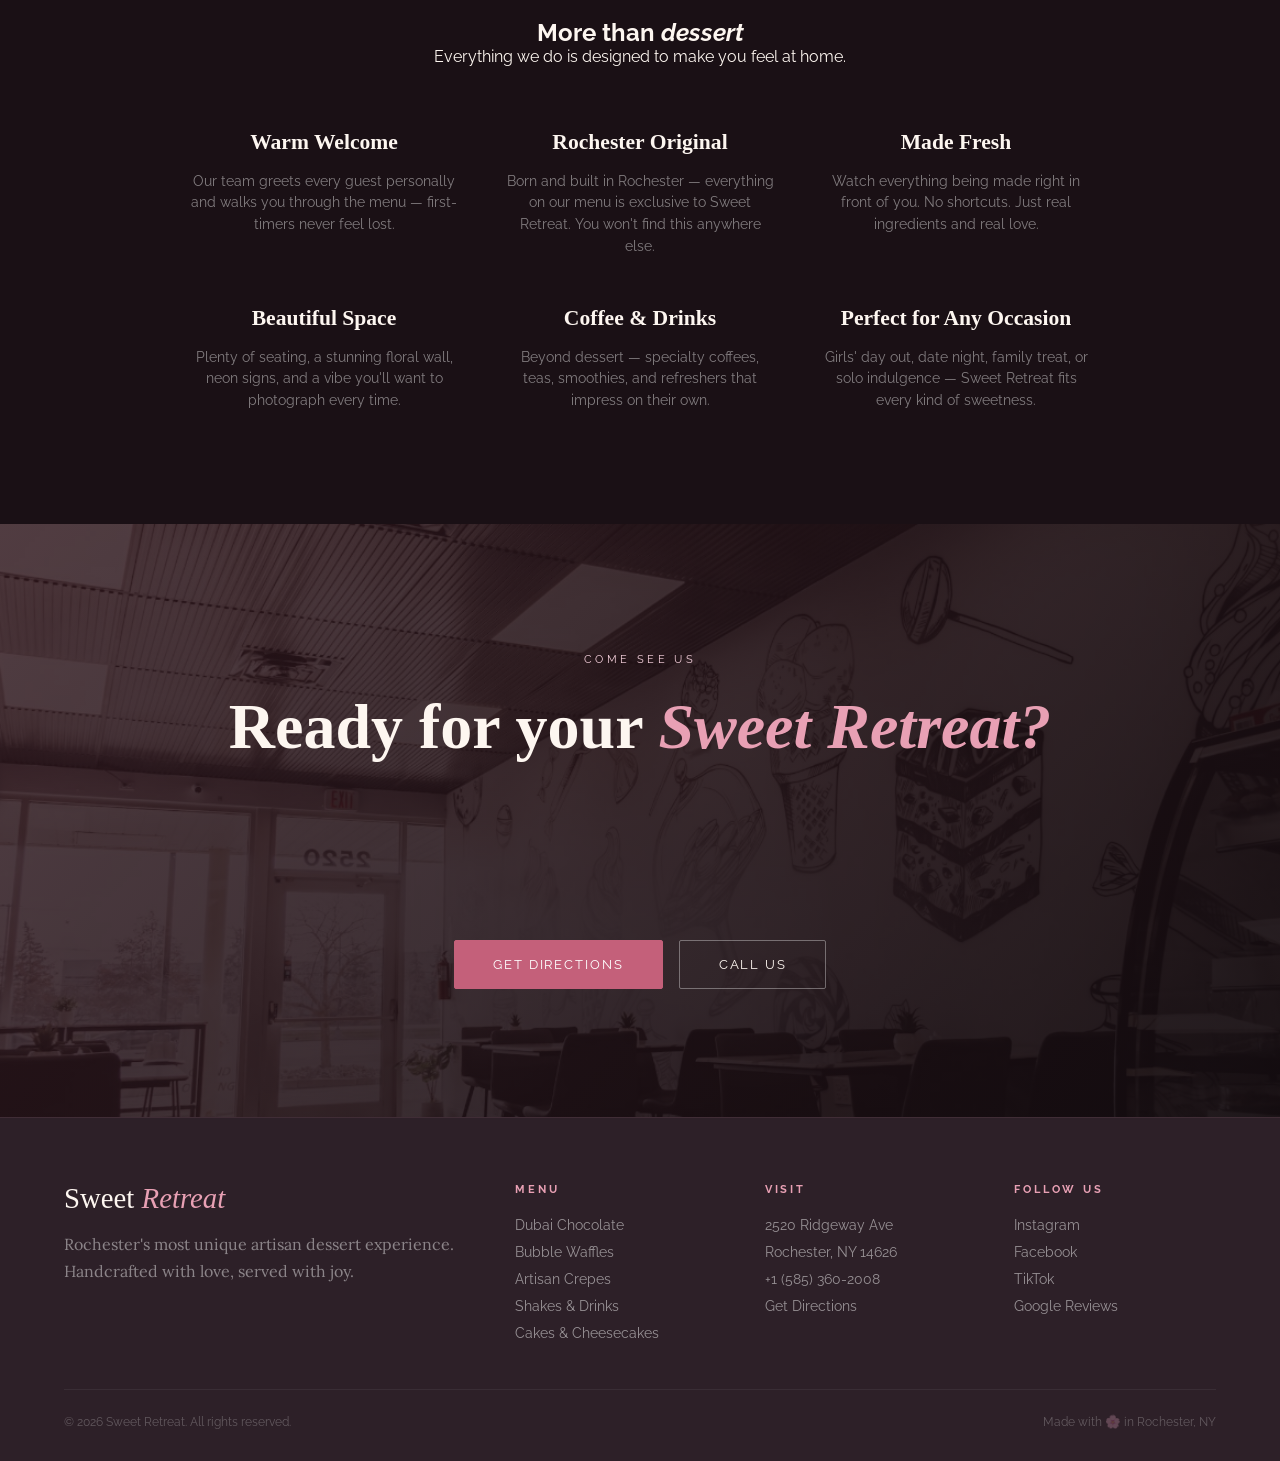
==== commit 130db25f: "Restyle lineup captions and rename Bubble Waffle to Bubble Wand Captions now use rose italic at 1.3r" ====
--- a/index.html
+++ b/index.html
@@ -185,9 +185,9 @@
   }
   .lineup-caption {
     font-family: 'Josefin Serif', serif;
-    font-size: 1.05rem; letter-spacing: 0.06em;
-    color: var(--cream); text-align: center;
-    padding-top: 1.1rem;
+    font-size: 1.3rem; letter-spacing: 0.1em;
+    color: var(--rose); text-align: center;
+    padding-top: 1.2rem; font-style: italic;
   }
   .section-label {
     font-size: 0.7rem; letter-spacing: 0.3em; text-transform: uppercase;
@@ -436,8 +436,8 @@
 <!-- PHOTO LINEUP -->
 <section class="photo-lineup" id="about">
   <div>
-    <img src="Screenshot%202026-04-22%20010439.png" alt="Bubble Waffle">
-    <p class="lineup-caption">Bubble Waffle</p>
+    <img src="Screenshot%202026-04-22%20010439.png" alt="Bubble Wand">
+    <p class="lineup-caption">Bubble Wand</p>
   </div>
   <div>
     <img src="Screenshot%202026-04-22%20011017.png" alt="Dubai Chocolate Strawberry Cup">
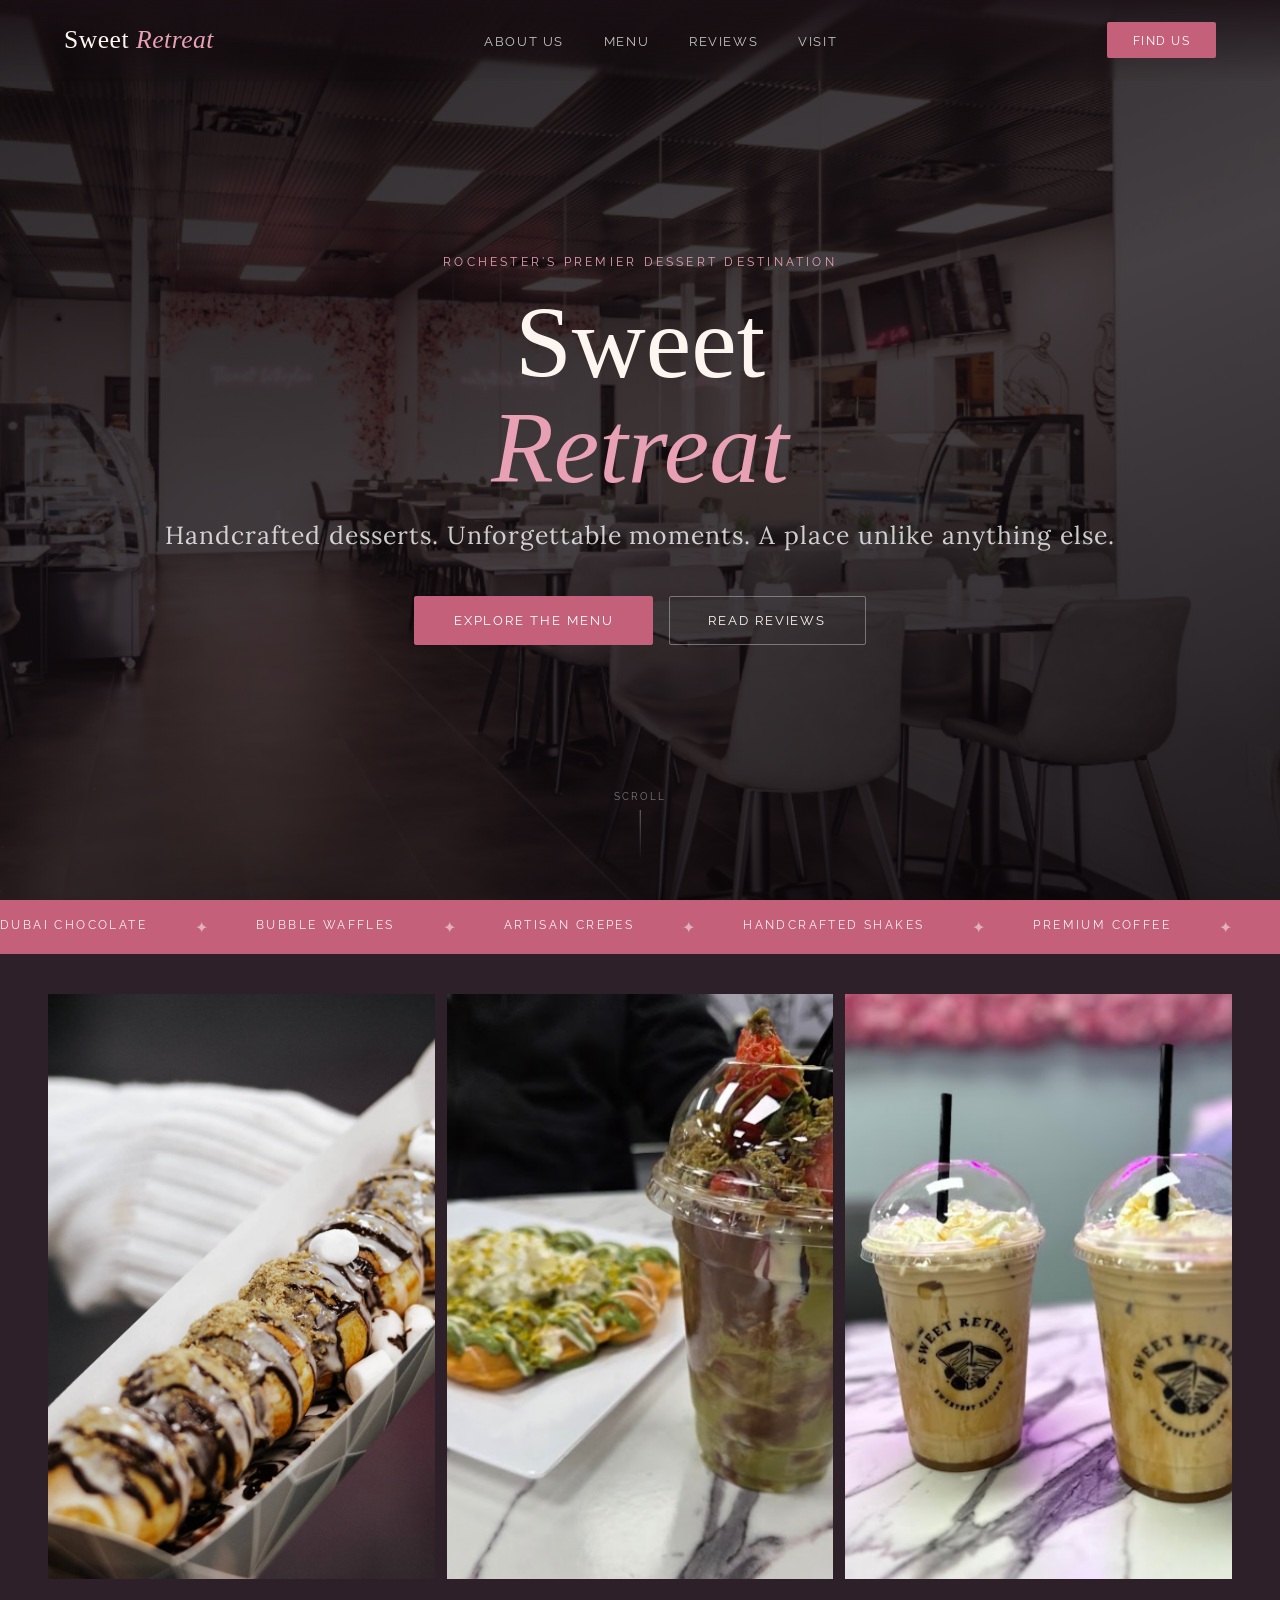
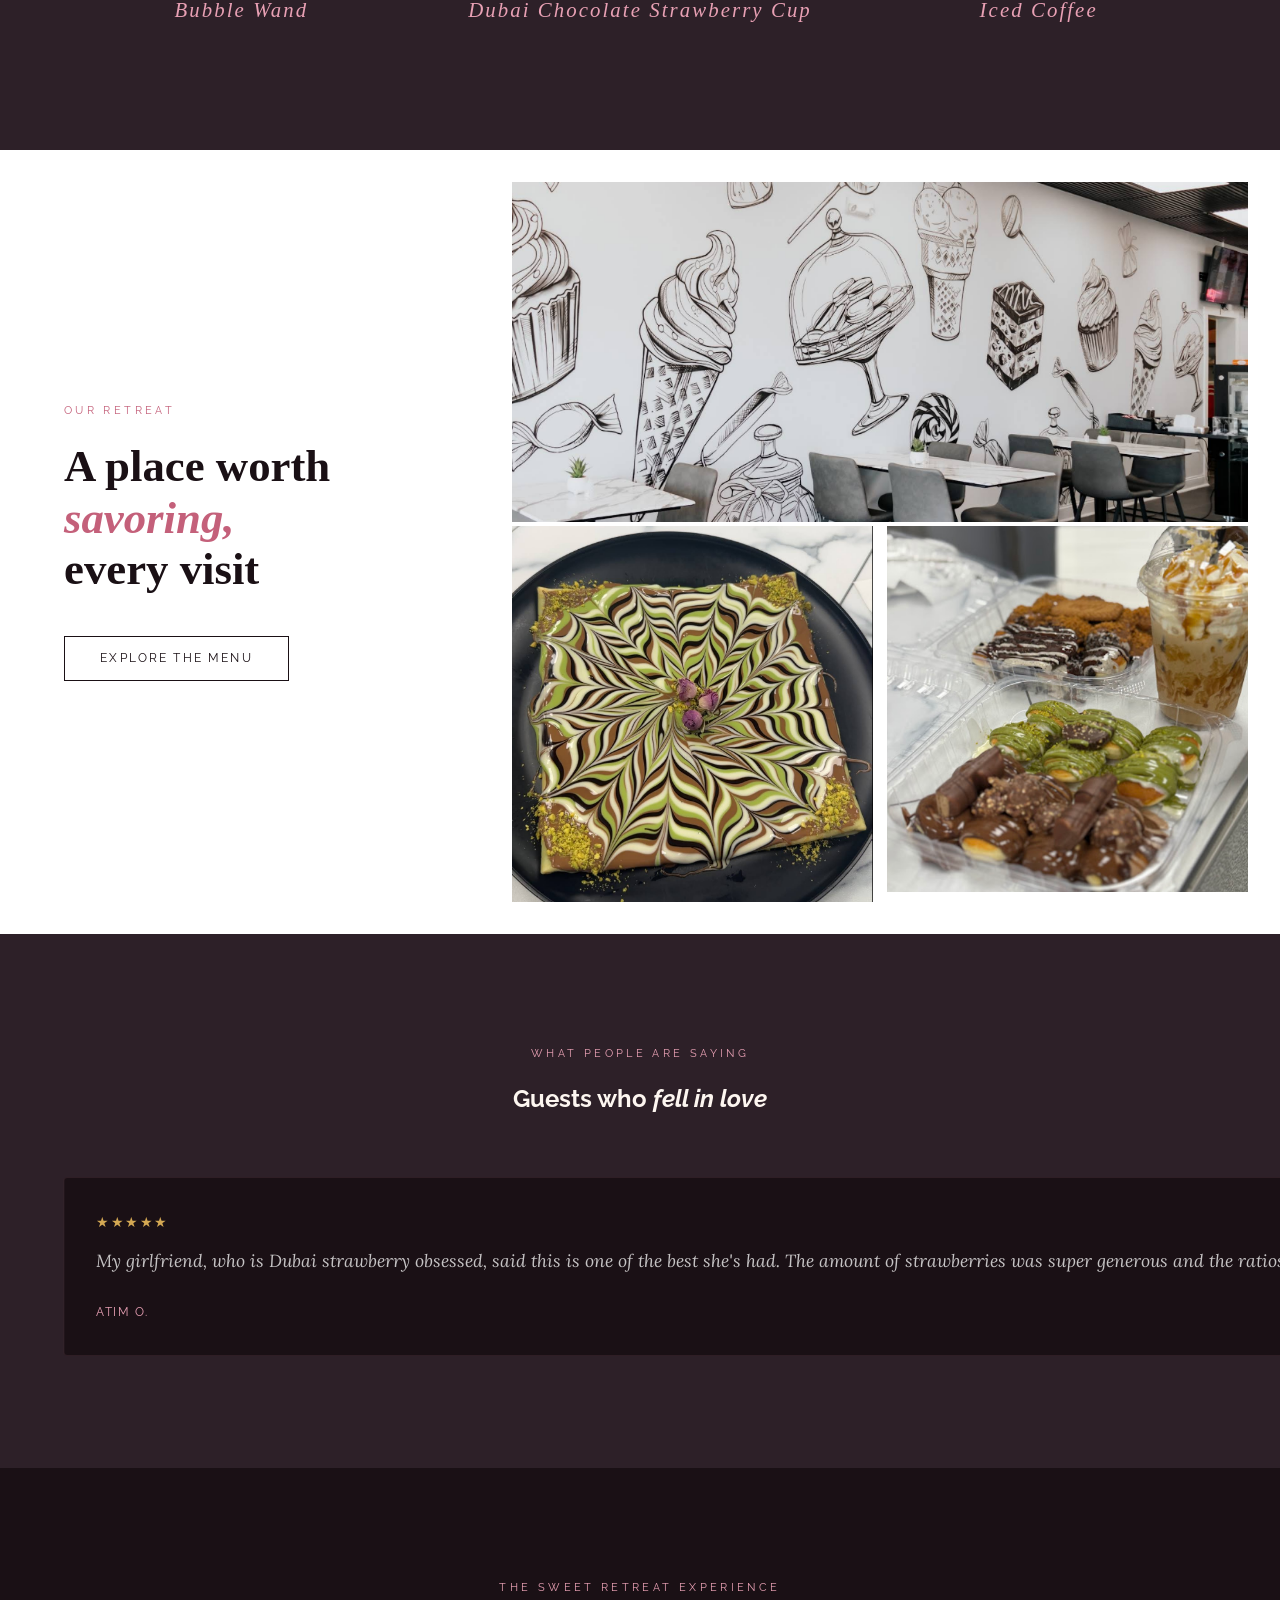
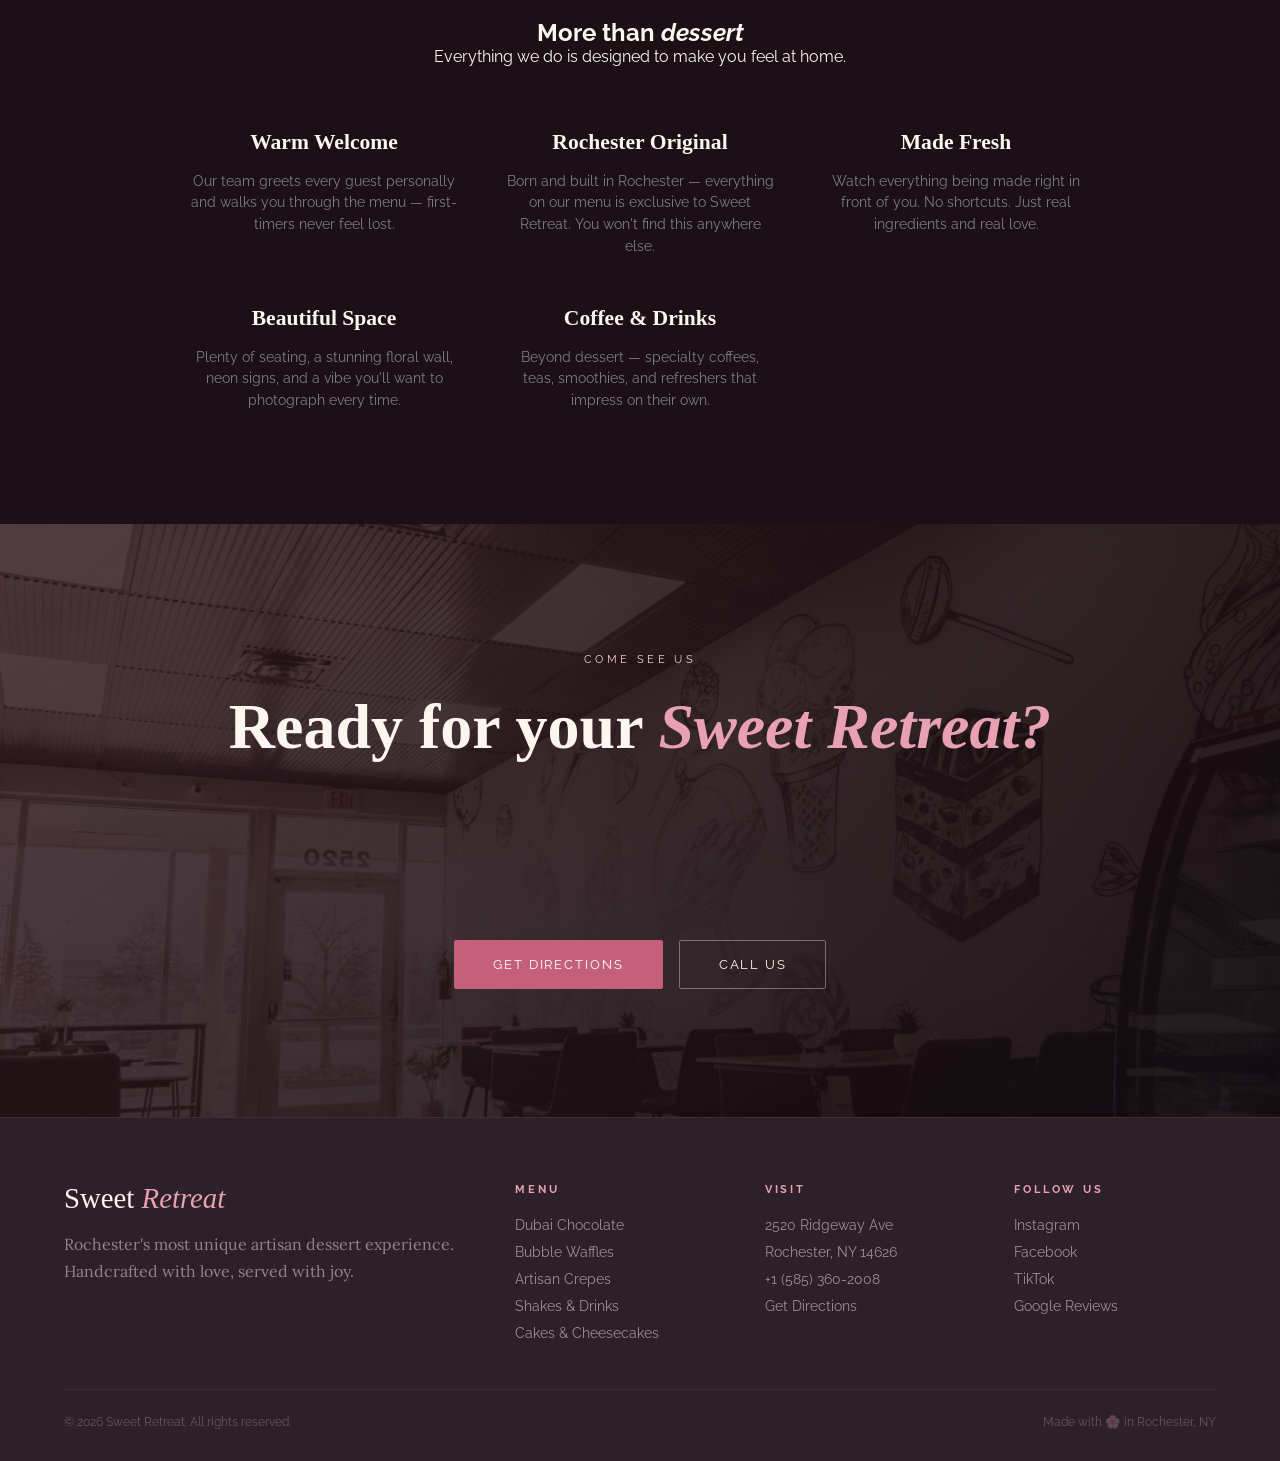
==== commit 0c06b502: "Three mobile fixes: lineup layout, reviews, hero focal point - Photo lineup stays 3-column horizonta" ====
--- a/index.html
+++ b/index.html
@@ -361,8 +361,15 @@
   @media (max-width: 900px) {
     nav { padding: 1.2rem 2rem; }
     .nav-links { display: none; }
-    .photo-lineup { grid-template-columns: 1fr; height: auto; }
-    .photo-lineup img { height: 55vw; min-height: 250px; }
+
+    /* Hero: shift focal point left on mobile */
+    .hero-bg { background-position: left center; }
+
+    /* Keep 3-photo lineup horizontal, just shorter */
+    .photo-lineup { grid-template-columns: 1fr 1fr 1fr; height: auto; }
+    .photo-lineup img { height: 32vw; min-height: 0; }
+    .lineup-caption { font-size: 0.75rem; padding-top: 0.6rem; }
+
     .showcase { grid-template-columns: 1fr; }
     .showcase-photos { padding: 0 1.5rem 2rem; }
     .showcase-main img { height: 50vw; }
@@ -370,6 +377,10 @@
     .exp-grid { grid-template-columns: 1fr 1fr; }
     .footer-top { grid-template-columns: 1fr 1fr; }
     .specialties, .reviews, .experience, .cta-banner { padding: 5rem 2rem; }
+
+    /* Reviews: stack vertically and take full width */
+    .reviews-track { flex-direction: column; }
+    .review-card { min-width: 0; width: 100%; }
   }
 </style>
 </head>
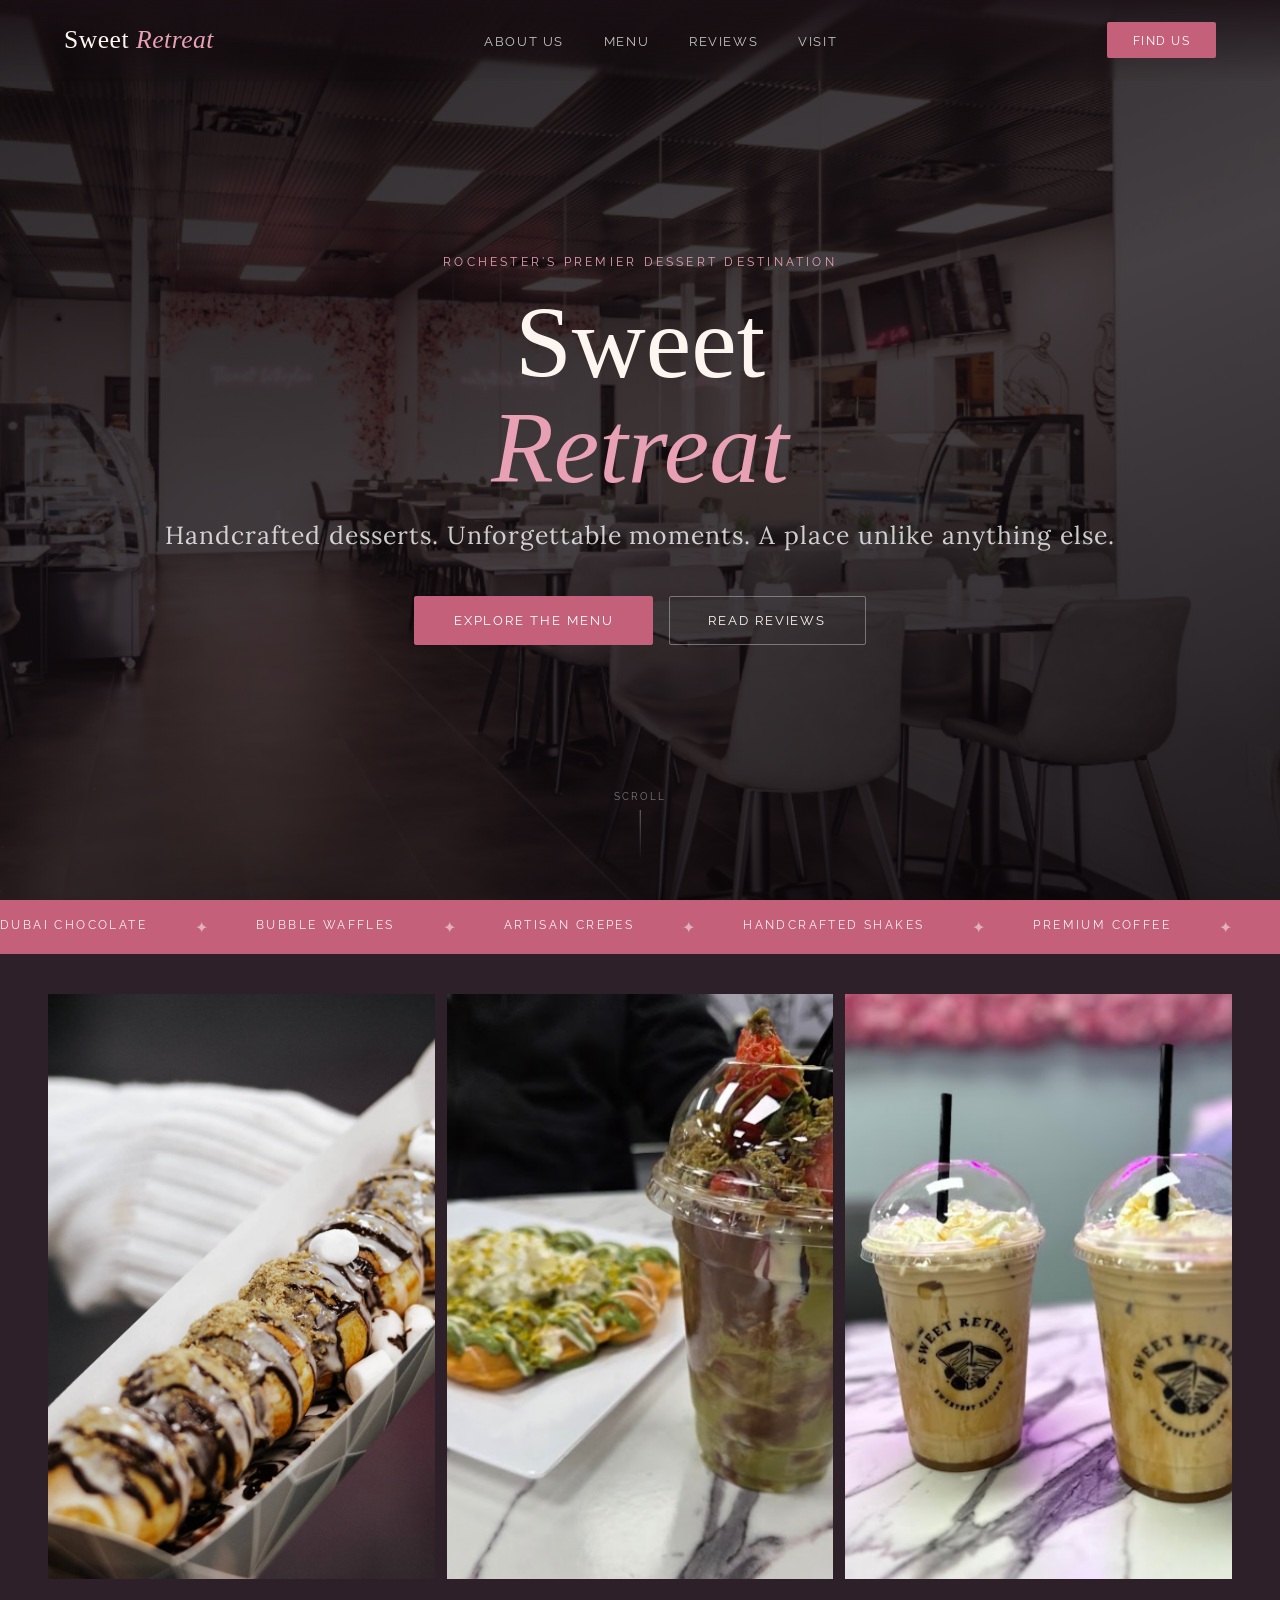
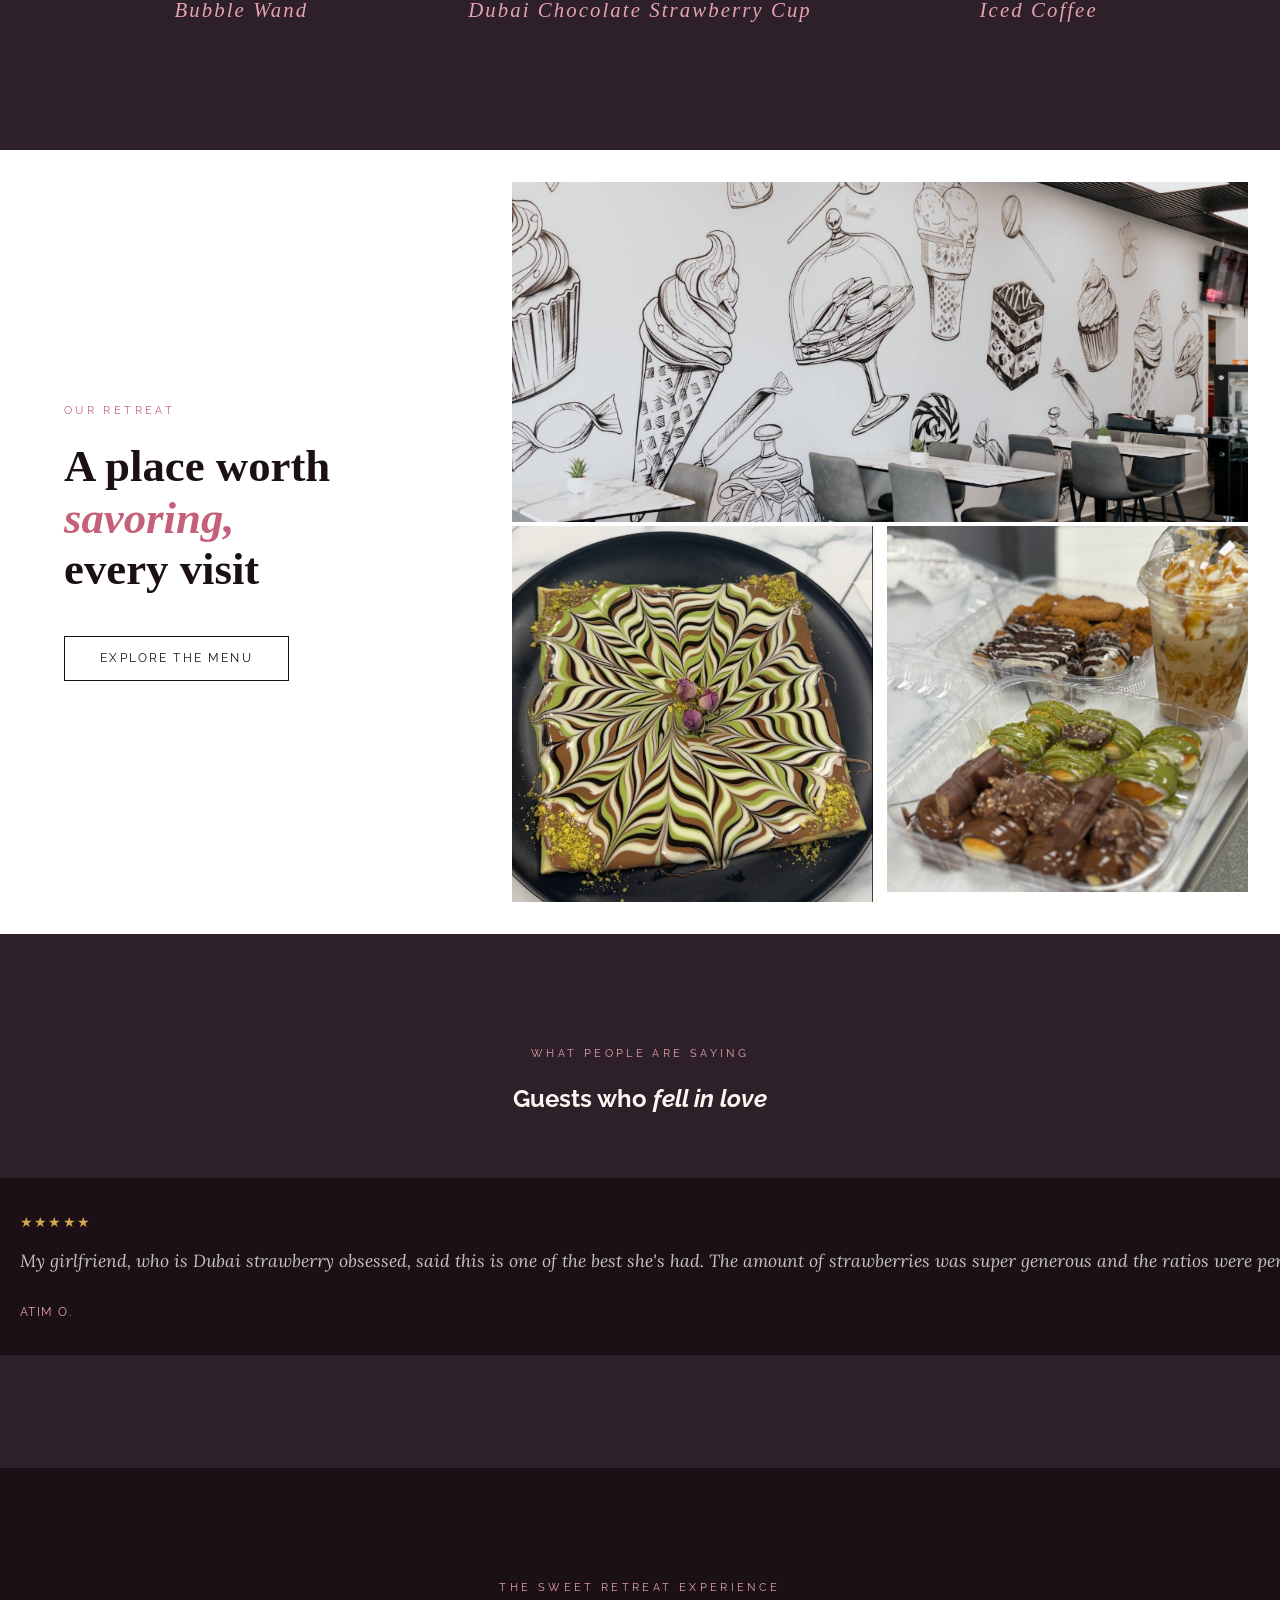
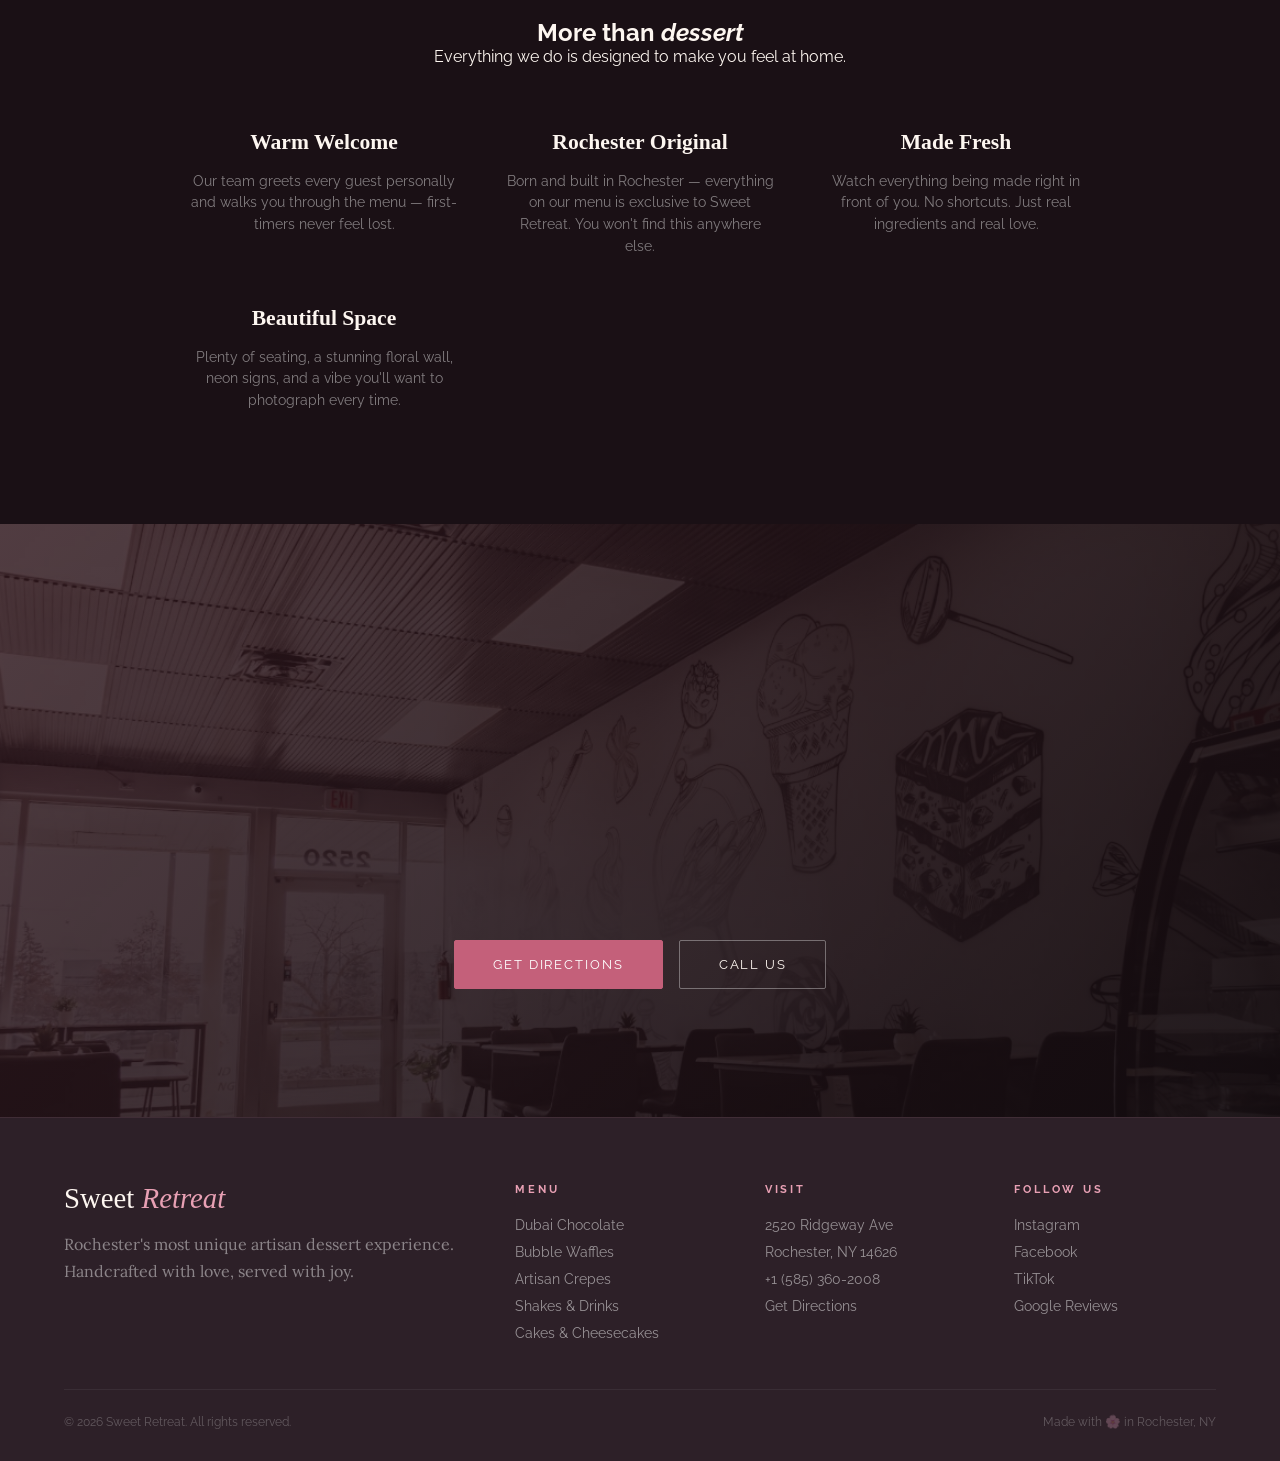
==== commit e3867620: "Mobile: bigger lineup images, hide captions, fix reviews centering - Lineup images raised to 44vw he" ====
--- a/index.html
+++ b/index.html
@@ -365,10 +365,10 @@
     /* Hero: shift focal point left on mobile */
     .hero-bg { background-position: left center; }
 
-    /* Keep 3-photo lineup horizontal, just shorter */
-    .photo-lineup { grid-template-columns: 1fr 1fr 1fr; height: auto; }
-    .photo-lineup img { height: 32vw; min-height: 0; }
-    .lineup-caption { font-size: 0.75rem; padding-top: 0.6rem; }
+    /* Keep 3-photo lineup horizontal, as tall as possible */
+    .photo-lineup { grid-template-columns: 1fr 1fr 1fr; height: auto; padding: 1rem 0.5rem 2rem; }
+    .photo-lineup img { height: 44vw; min-height: 0; }
+    .lineup-caption { display: none; }
 
     .showcase { grid-template-columns: 1fr; }
     .showcase-photos { padding: 0 1.5rem 2rem; }
@@ -378,9 +378,12 @@
     .footer-top { grid-template-columns: 1fr 1fr; }
     .specialties, .reviews, .experience, .cta-banner { padding: 5rem 2rem; }
 
-    /* Reviews: stack vertically and take full width */
-    .reviews-track { flex-direction: column; }
-    .review-card { min-width: 0; width: 100%; }
+    /* Reviews: centred vertical stack, no JS transform */
+    .reviews-track {
+      flex-direction: column; align-items: center;
+      transform: none !important;
+    }
+    .review-card { min-width: 0; width: 100%; max-width: 480px; }
   }
 </style>
 </head>
@@ -649,15 +652,19 @@
   }, { threshold: 0.12 });
   reveals.forEach(el => observer.observe(el));
 
-  // Reviews auto-scroll
+  // Reviews auto-scroll (desktop only)
   const track = document.getElementById('reviewsTrack');
-  let scrollPos = 0;
-  setInterval(() => {
-    scrollPos += 0.6;
-    if (scrollPos > track.scrollWidth / 2) scrollPos = 0;
-    track.style.transform = `translateX(-${scrollPos}px)`;
-  }, 16);
-  track.addEventListener('mouseenter', () => clearInterval());
+  if (window.innerWidth > 900) {
+    let scrollPos = 0;
+    const scrollTimer = setInterval(() => {
+      scrollPos += 0.6;
+      if (scrollPos > track.scrollWidth / 2) scrollPos = 0;
+      track.style.transform = `translateX(-${scrollPos}px)`;
+    }, 16);
+    track.addEventListener('mouseenter', () => clearInterval(scrollTimer));
+  } else {
+    track.style.transform = 'none';
+  }
 
   // Fix duplicate card bug
   const cards = document.querySelectorAll('.card');
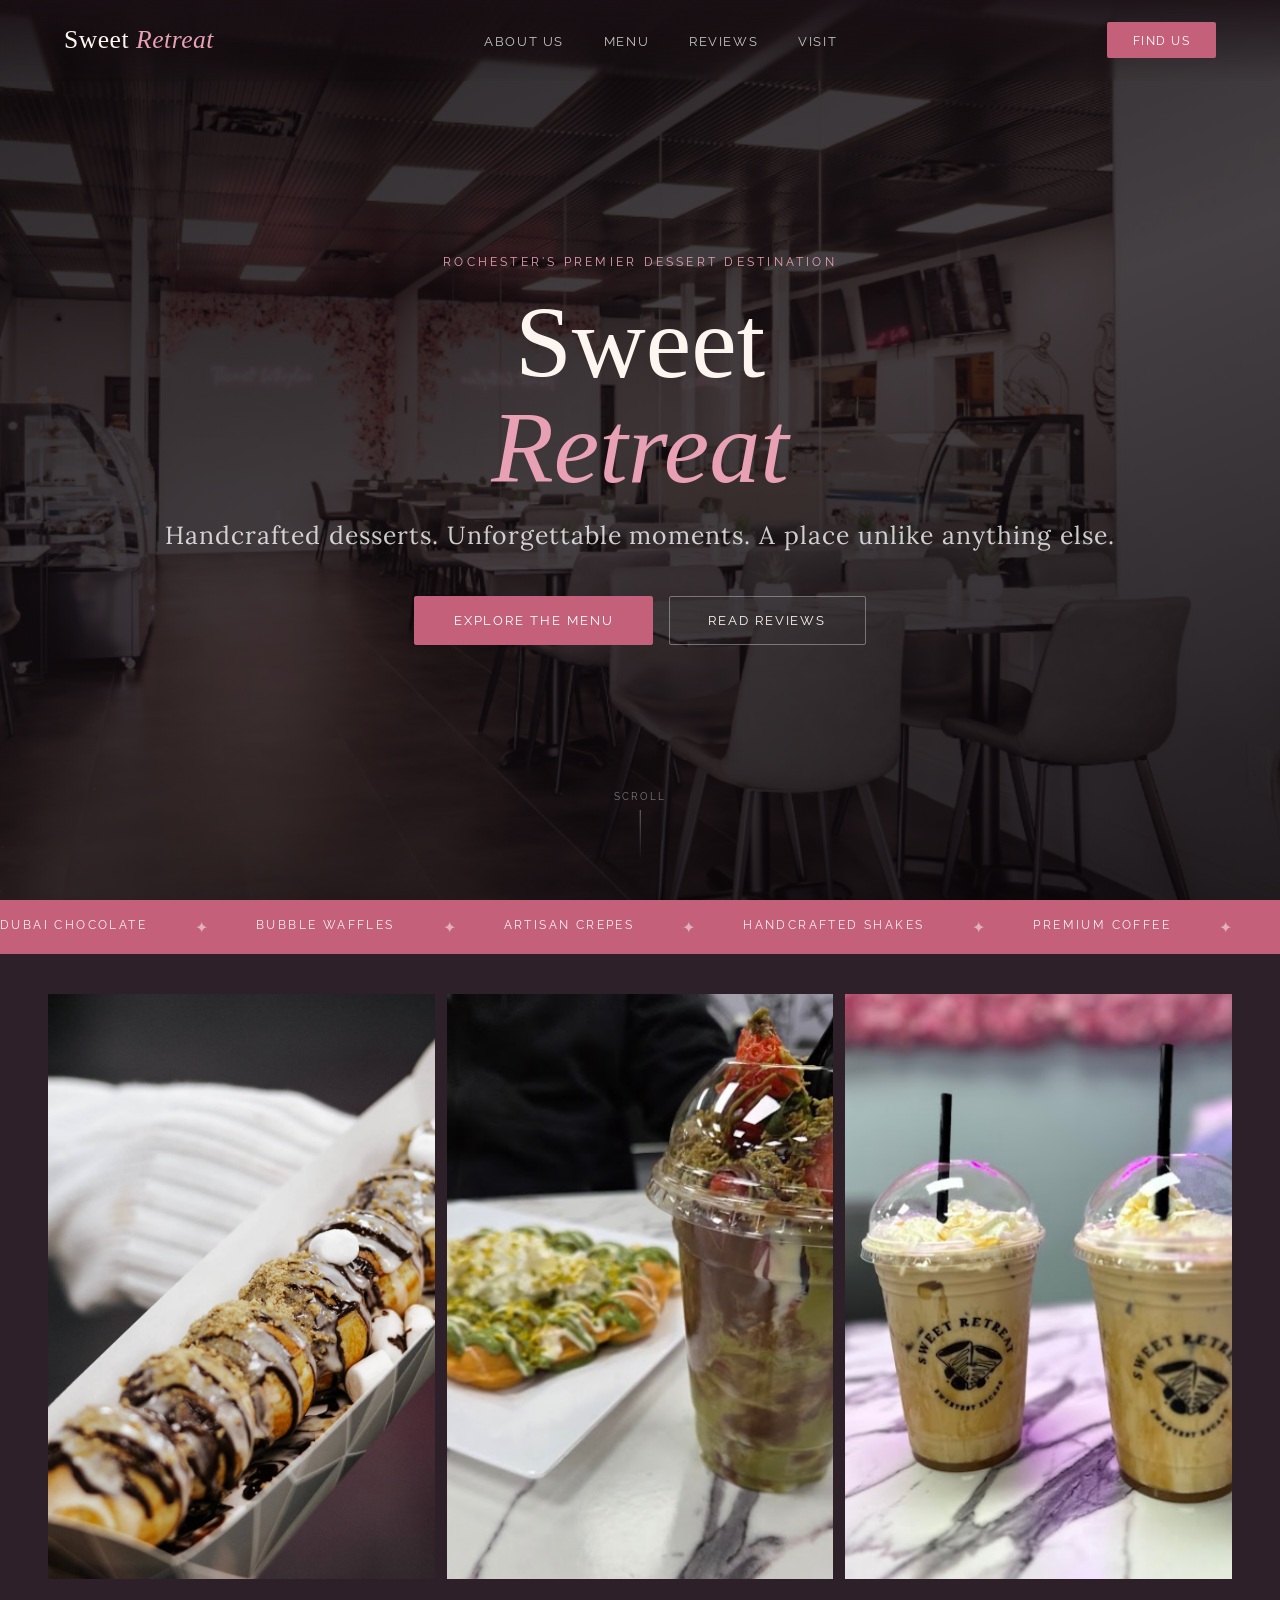
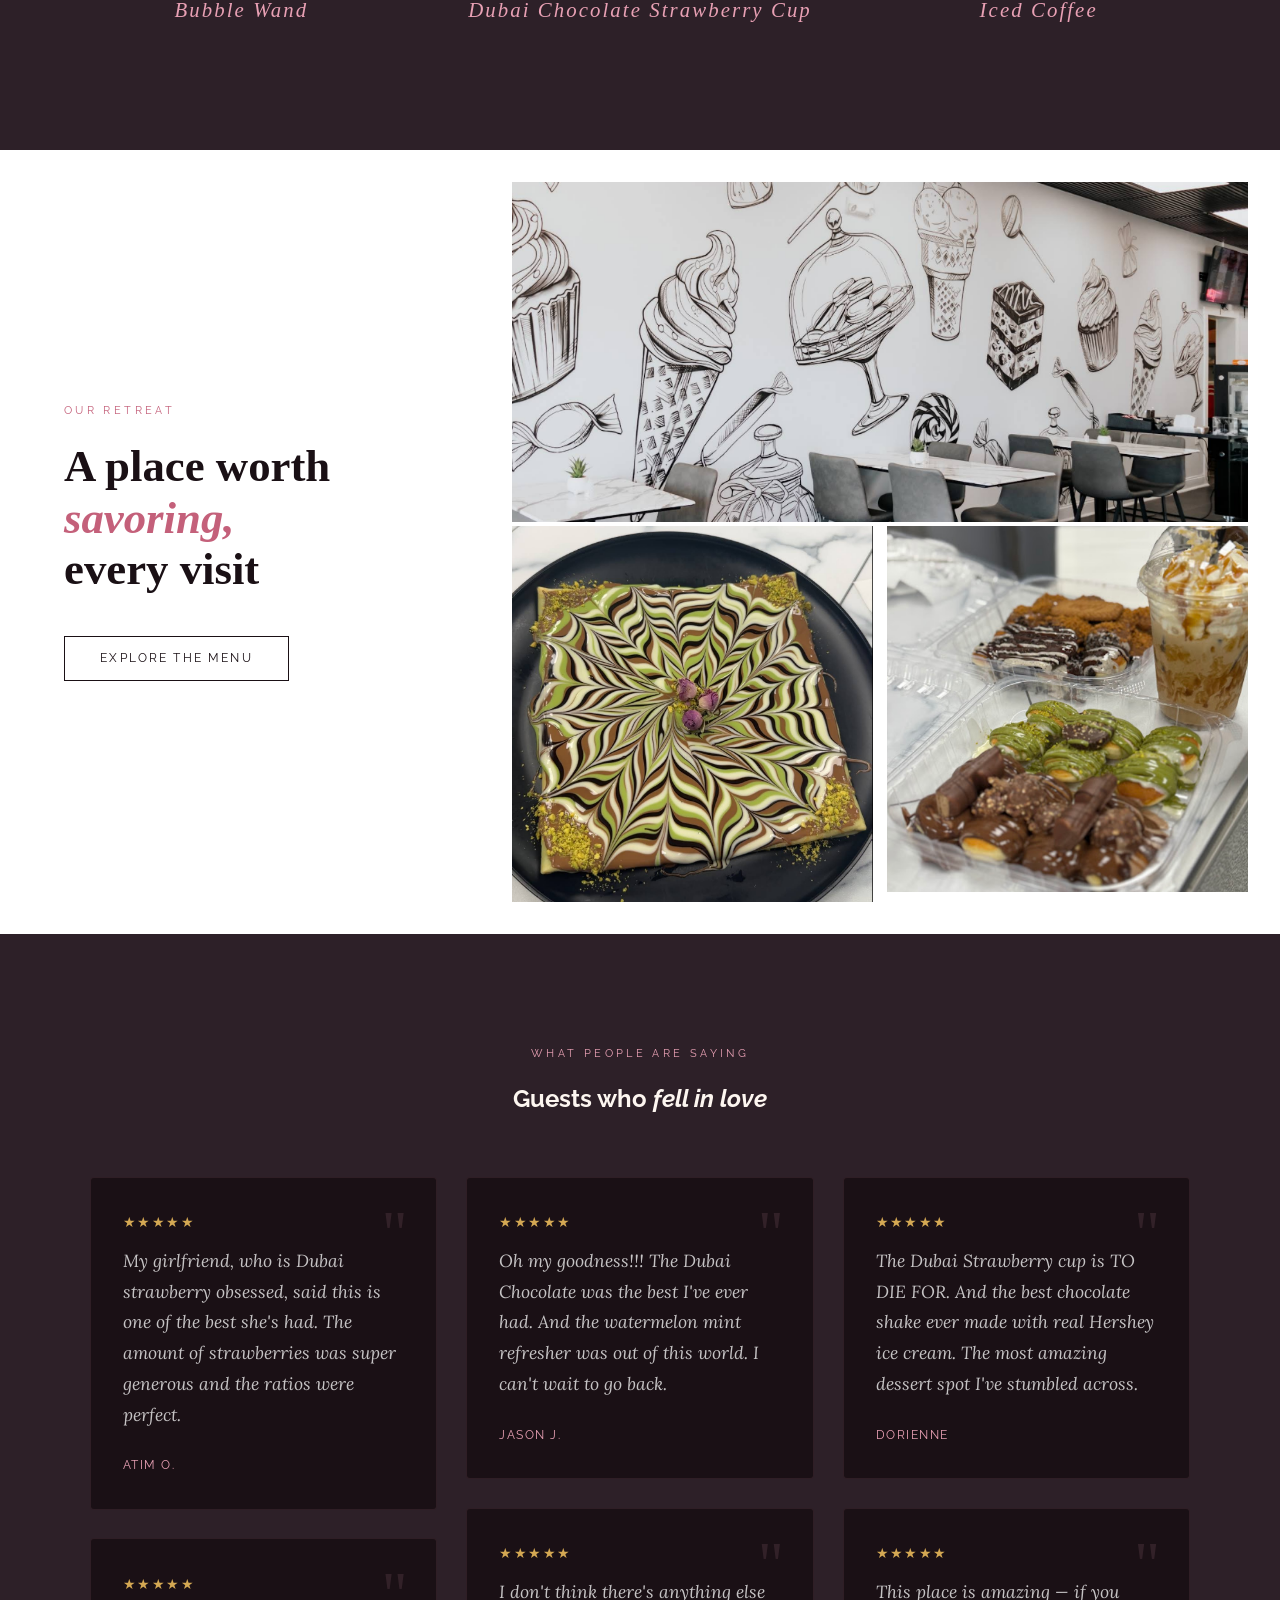
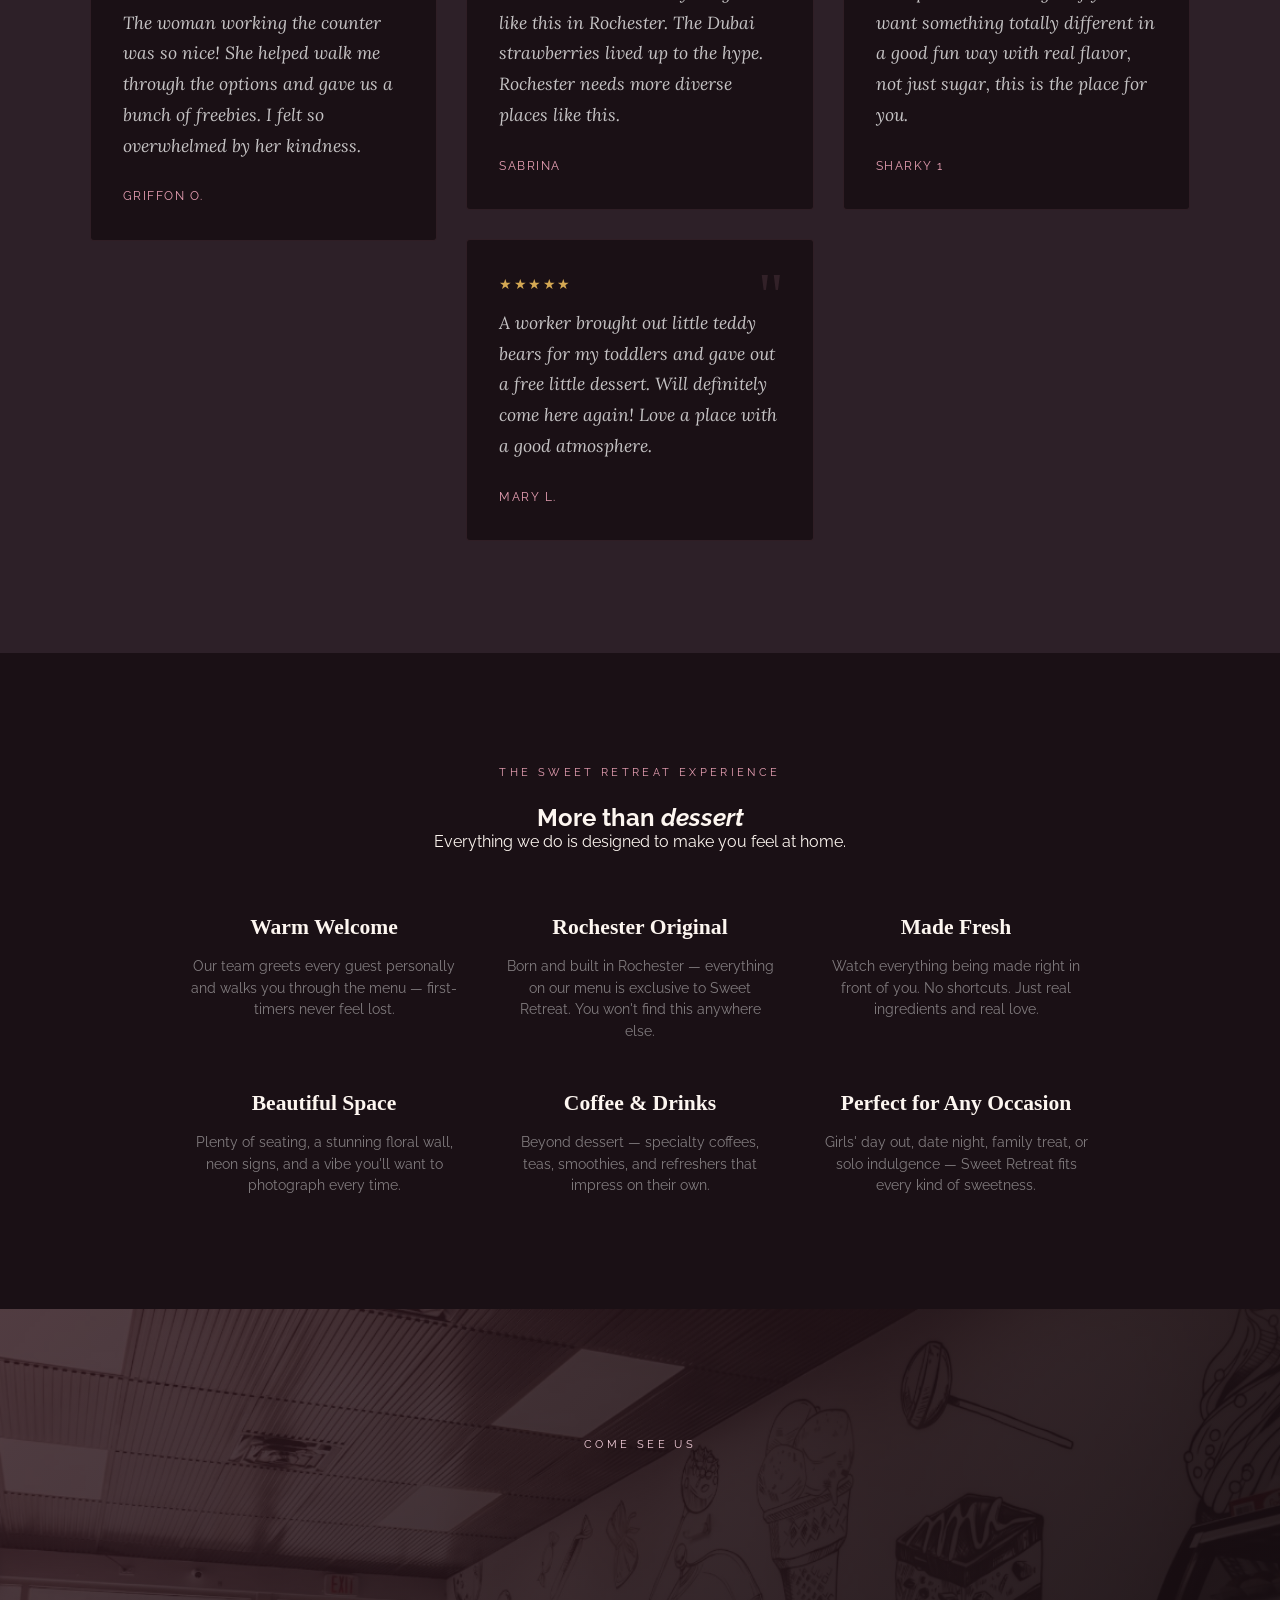
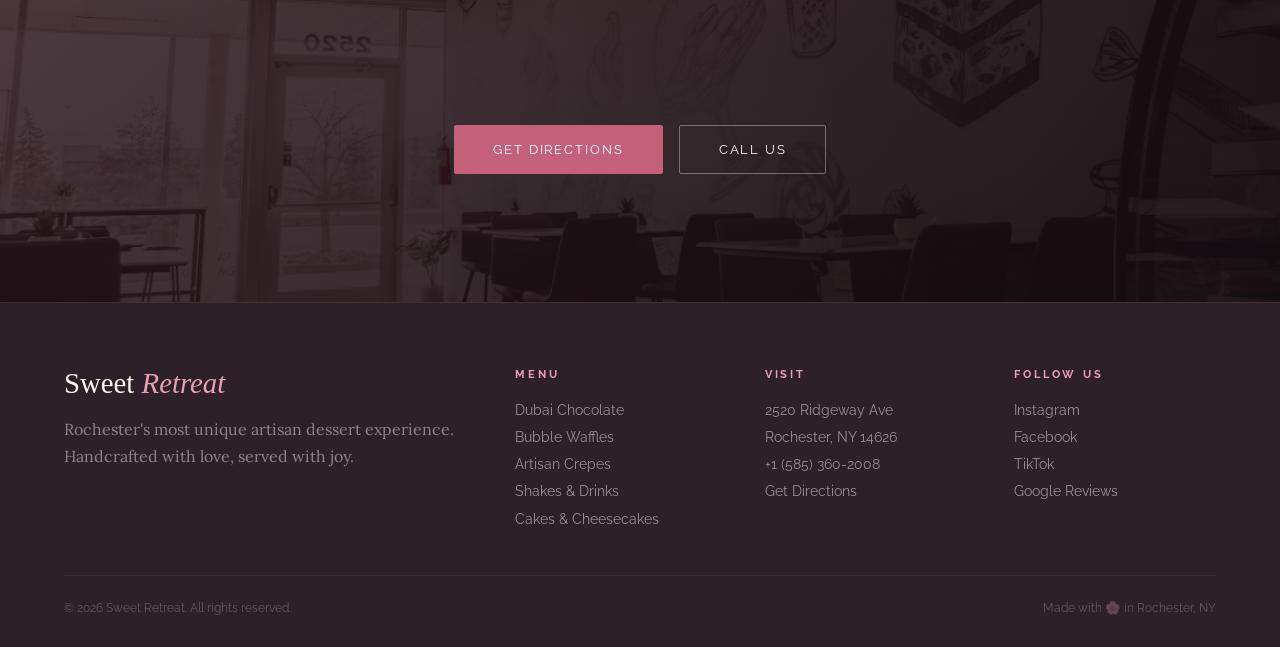
==== commit c9239de4: "Replace scrolling reviews with 3-column masonry grid Uses CSS columns so cards fill naturally by hei" ====
--- a/index.html
+++ b/index.html
@@ -239,17 +239,21 @@
   /* ── REVIEWS ── */
   .reviews {
     background: var(--charcoal);
-    padding: 7rem 4rem; overflow: hidden;
+    padding: 7rem 4rem;
   }
   .reviews-header { text-align: center; margin-bottom: 4rem; }
 
-  .reviews-track { display: flex; gap: 1.8rem; }
+  .reviews-track {
+    columns: 3; column-gap: 1.8rem;
+    max-width: 1100px; margin: 0 auto;
+  }
 
   .review-card {
-    background: var(--dark); min-width: 340px;
+    background: var(--dark);
     padding: 2.2rem 2rem; border-radius: 4px;
     border: 1px solid rgba(232,160,180,0.1);
-    flex-shrink: 0; position: relative;
+    break-inside: avoid; margin-bottom: 1.8rem;
+    position: relative;
   }
   .review-stars { color: var(--gold); font-size: 0.9rem; letter-spacing: 0.1em; margin-bottom: 1rem; }
   .review-text {
@@ -378,12 +382,9 @@
     .footer-top { grid-template-columns: 1fr 1fr; }
     .specialties, .reviews, .experience, .cta-banner { padding: 5rem 2rem; }
 
-    /* Reviews: centred vertical stack, no JS transform */
-    .reviews-track {
-      flex-direction: column; align-items: center;
-      transform: none !important;
-    }
-    .review-card { min-width: 0; width: 100%; max-width: 480px; }
+    /* Reviews: single column on mobile */
+    .reviews-track { columns: 1; }
+    .review-card { width: 100%; }
   }
 </style>
 </head>
@@ -652,19 +653,6 @@
   }, { threshold: 0.12 });
   reveals.forEach(el => observer.observe(el));
 
-  // Reviews auto-scroll (desktop only)
-  const track = document.getElementById('reviewsTrack');
-  if (window.innerWidth > 900) {
-    let scrollPos = 0;
-    const scrollTimer = setInterval(() => {
-      scrollPos += 0.6;
-      if (scrollPos > track.scrollWidth / 2) scrollPos = 0;
-      track.style.transform = `translateX(-${scrollPos}px)`;
-    }, 16);
-    track.addEventListener('mouseenter', () => clearInterval(scrollTimer));
-  } else {
-    track.style.transform = 'none';
-  }
 
   // Fix duplicate card bug
   const cards = document.querySelectorAll('.card');
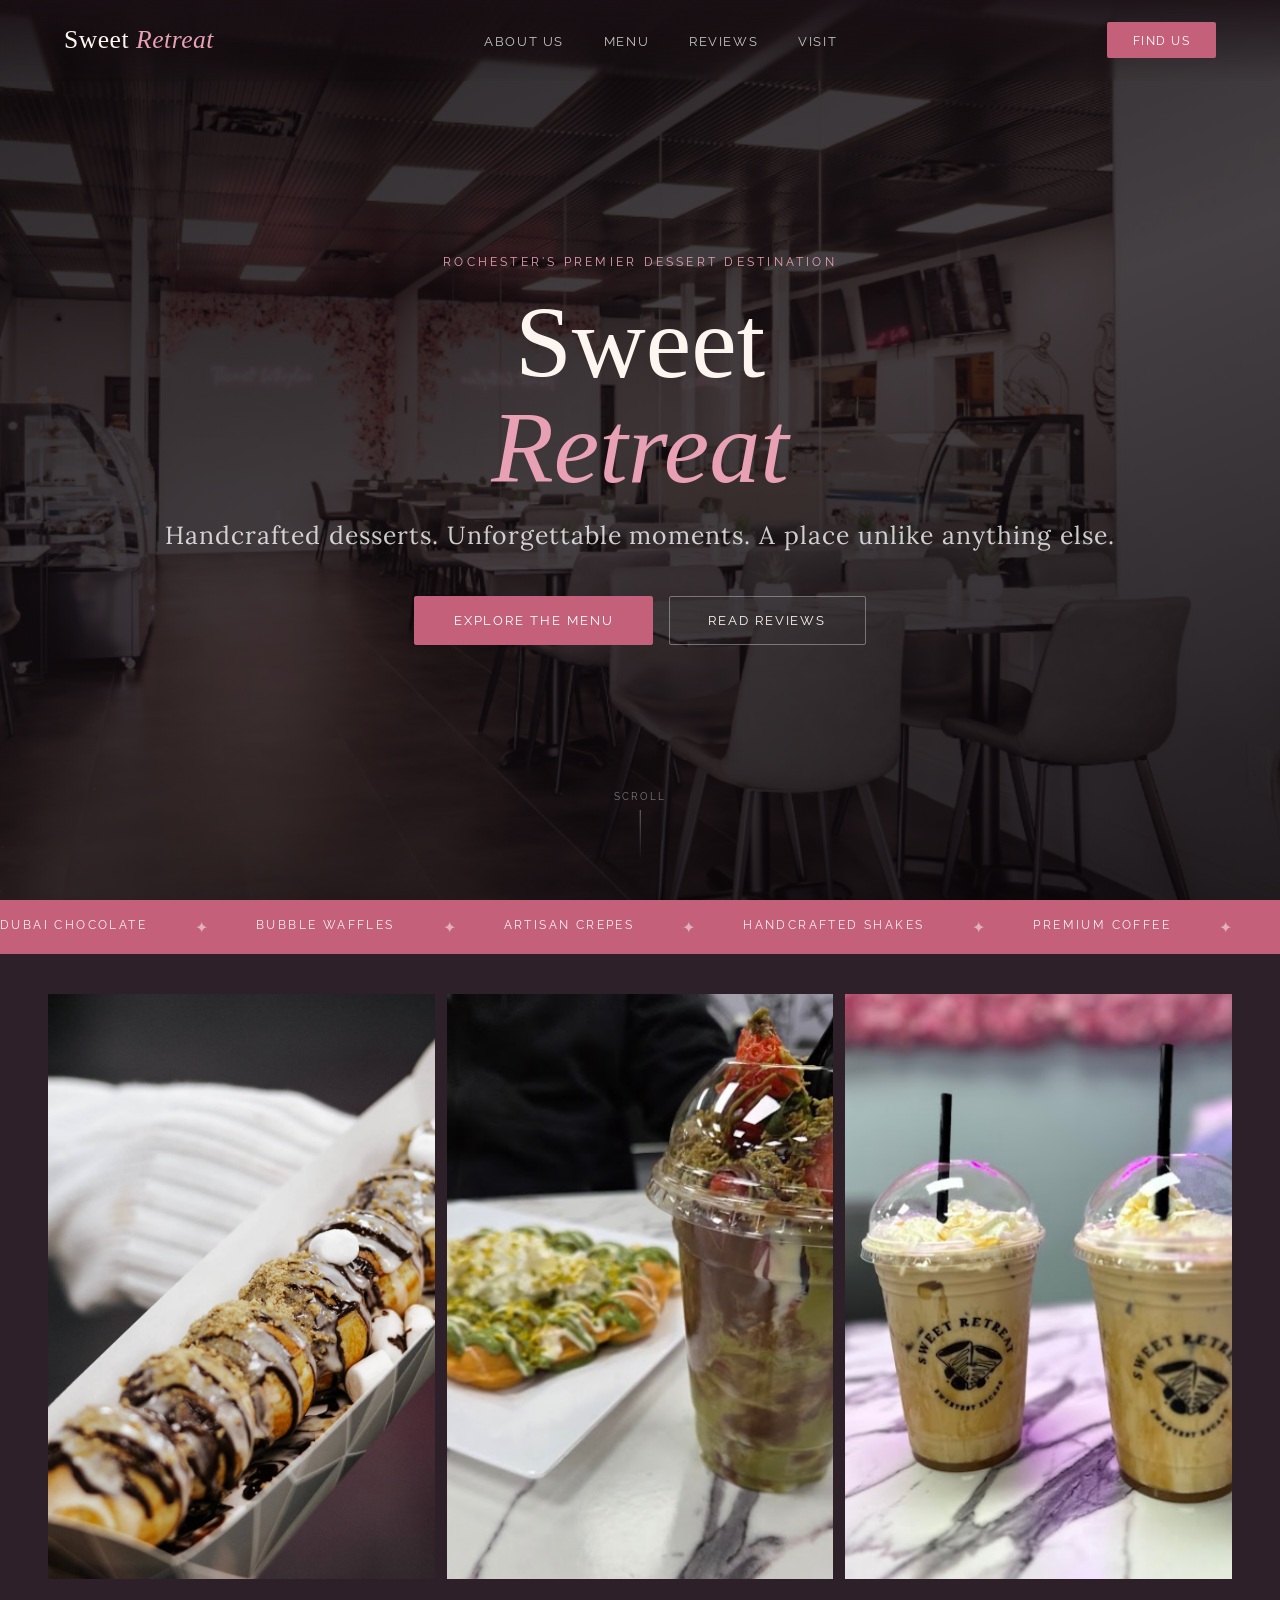
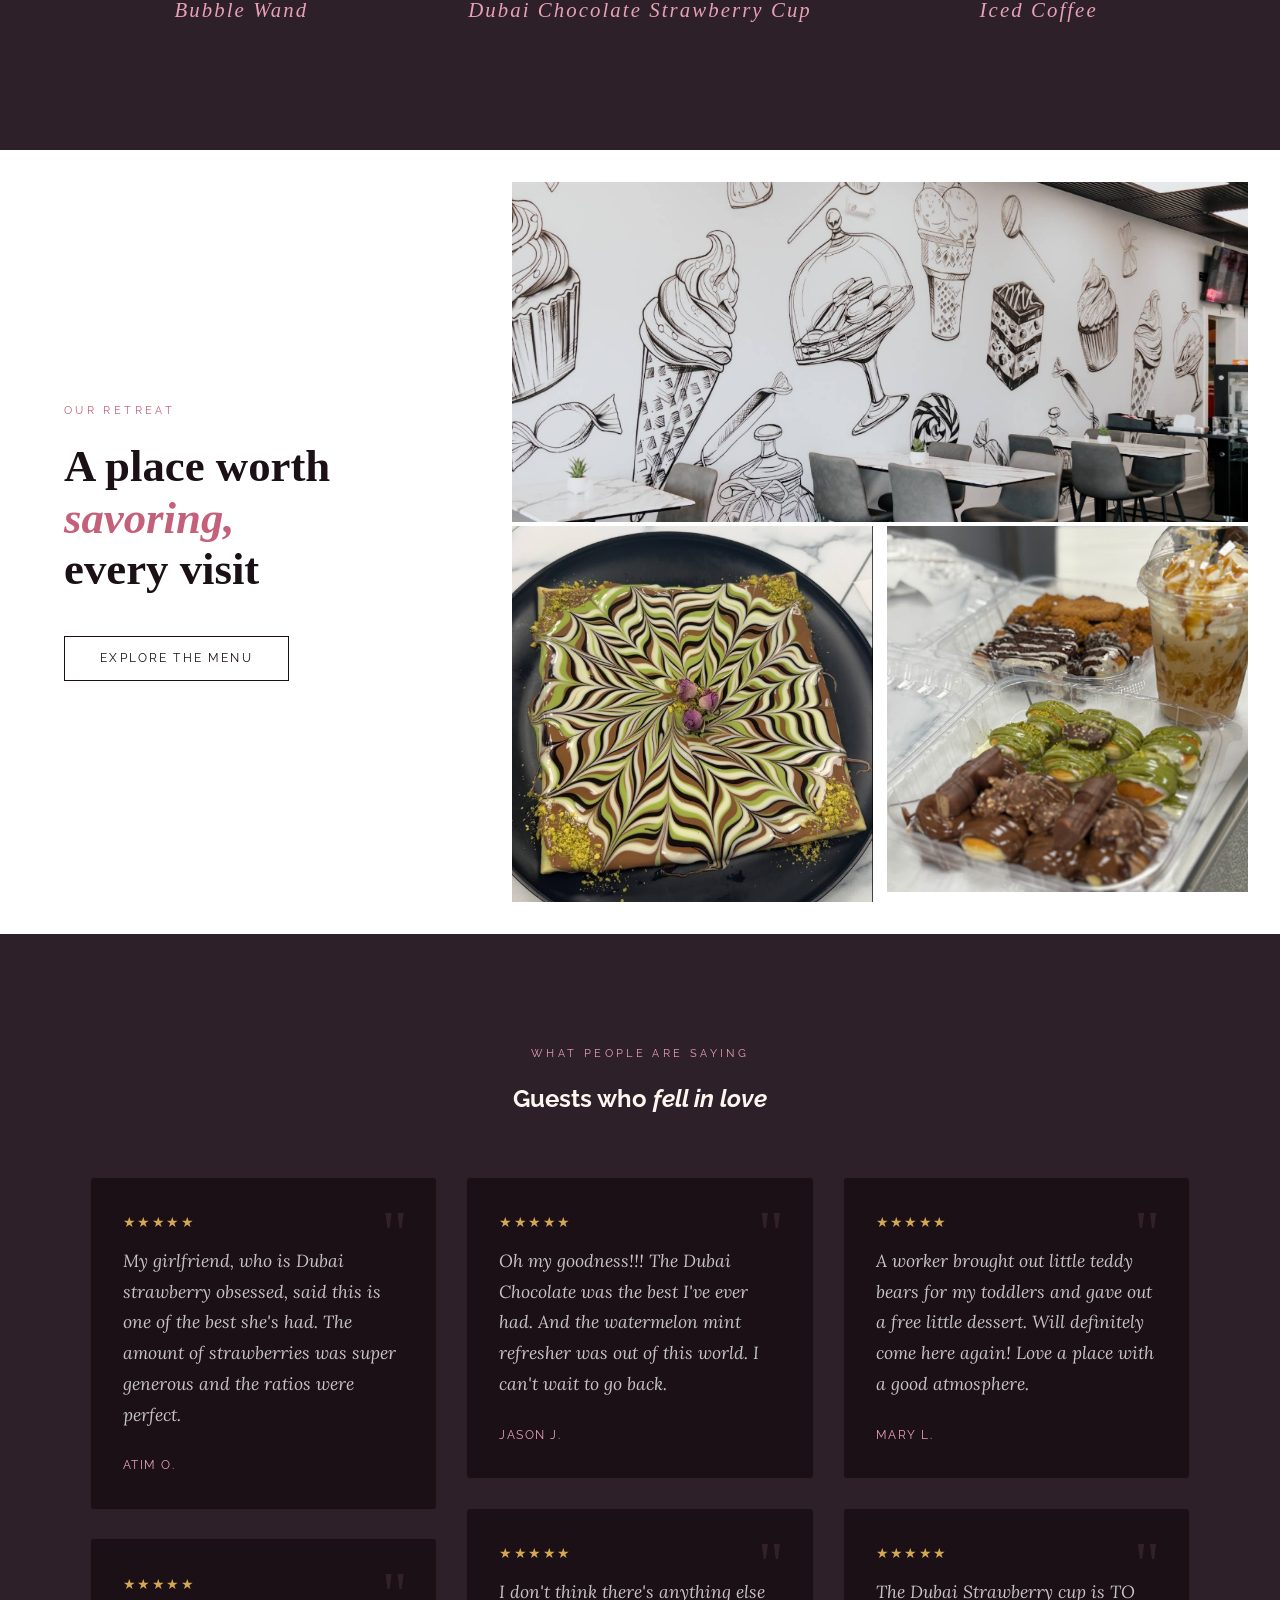
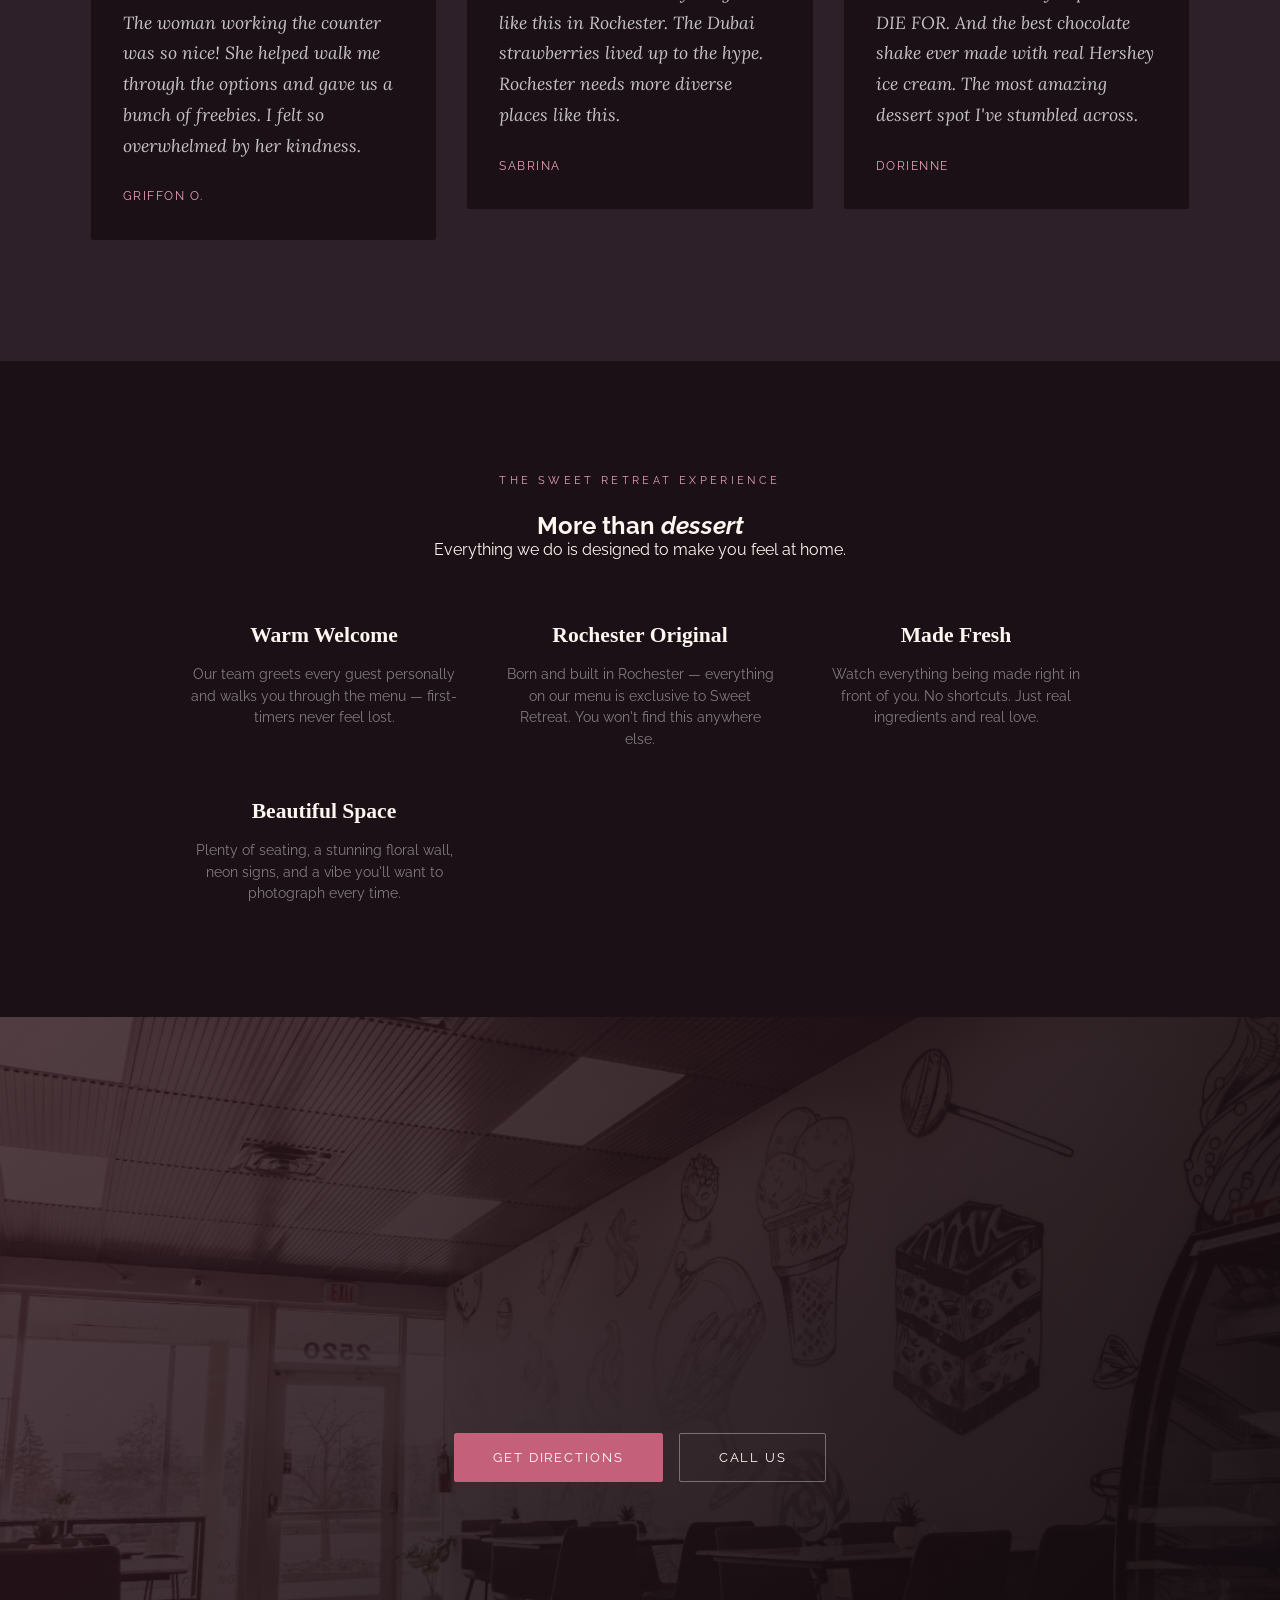
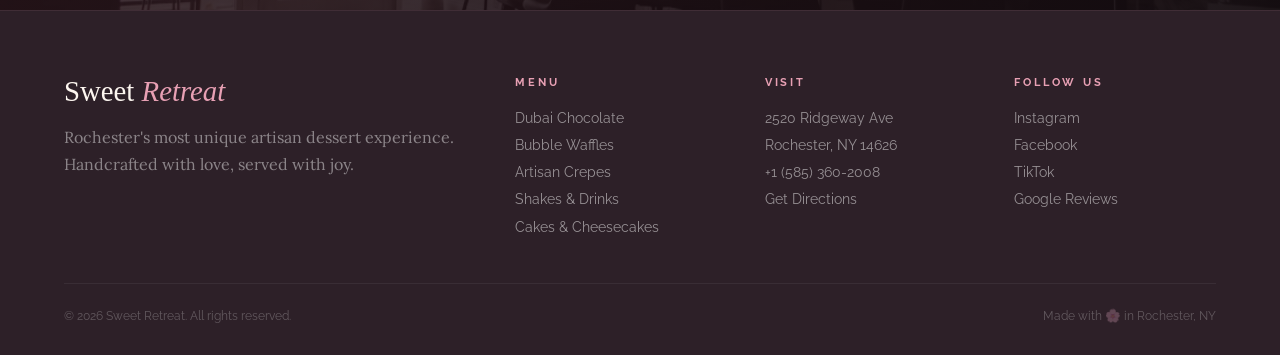
==== commit e1c6ec94: "Remove 7th review card for a more compact layout https://claude.ai/code/session_01LR9N1TjMP929J1a7r9" ====
--- a/index.html
+++ b/index.html
@@ -527,12 +527,6 @@
       <p class="review-text">The Dubai Strawberry cup is TO DIE FOR. And the best chocolate shake ever made with real Hershey ice cream. The most amazing dessert spot I've stumbled across.</p>
       <span class="review-author">Dorienne</span>
     </div>
-    <div class="review-card">
-      <div class="review-quote">"</div>
-      <div class="review-stars">★★★★★</div>
-      <p class="review-text">This place is amazing — if you want something totally different in a good fun way with real flavor, not just sugar, this is the place for you.</p>
-      <span class="review-author">Sharky 1</span>
-    </div>
   </div>
 </section>
 
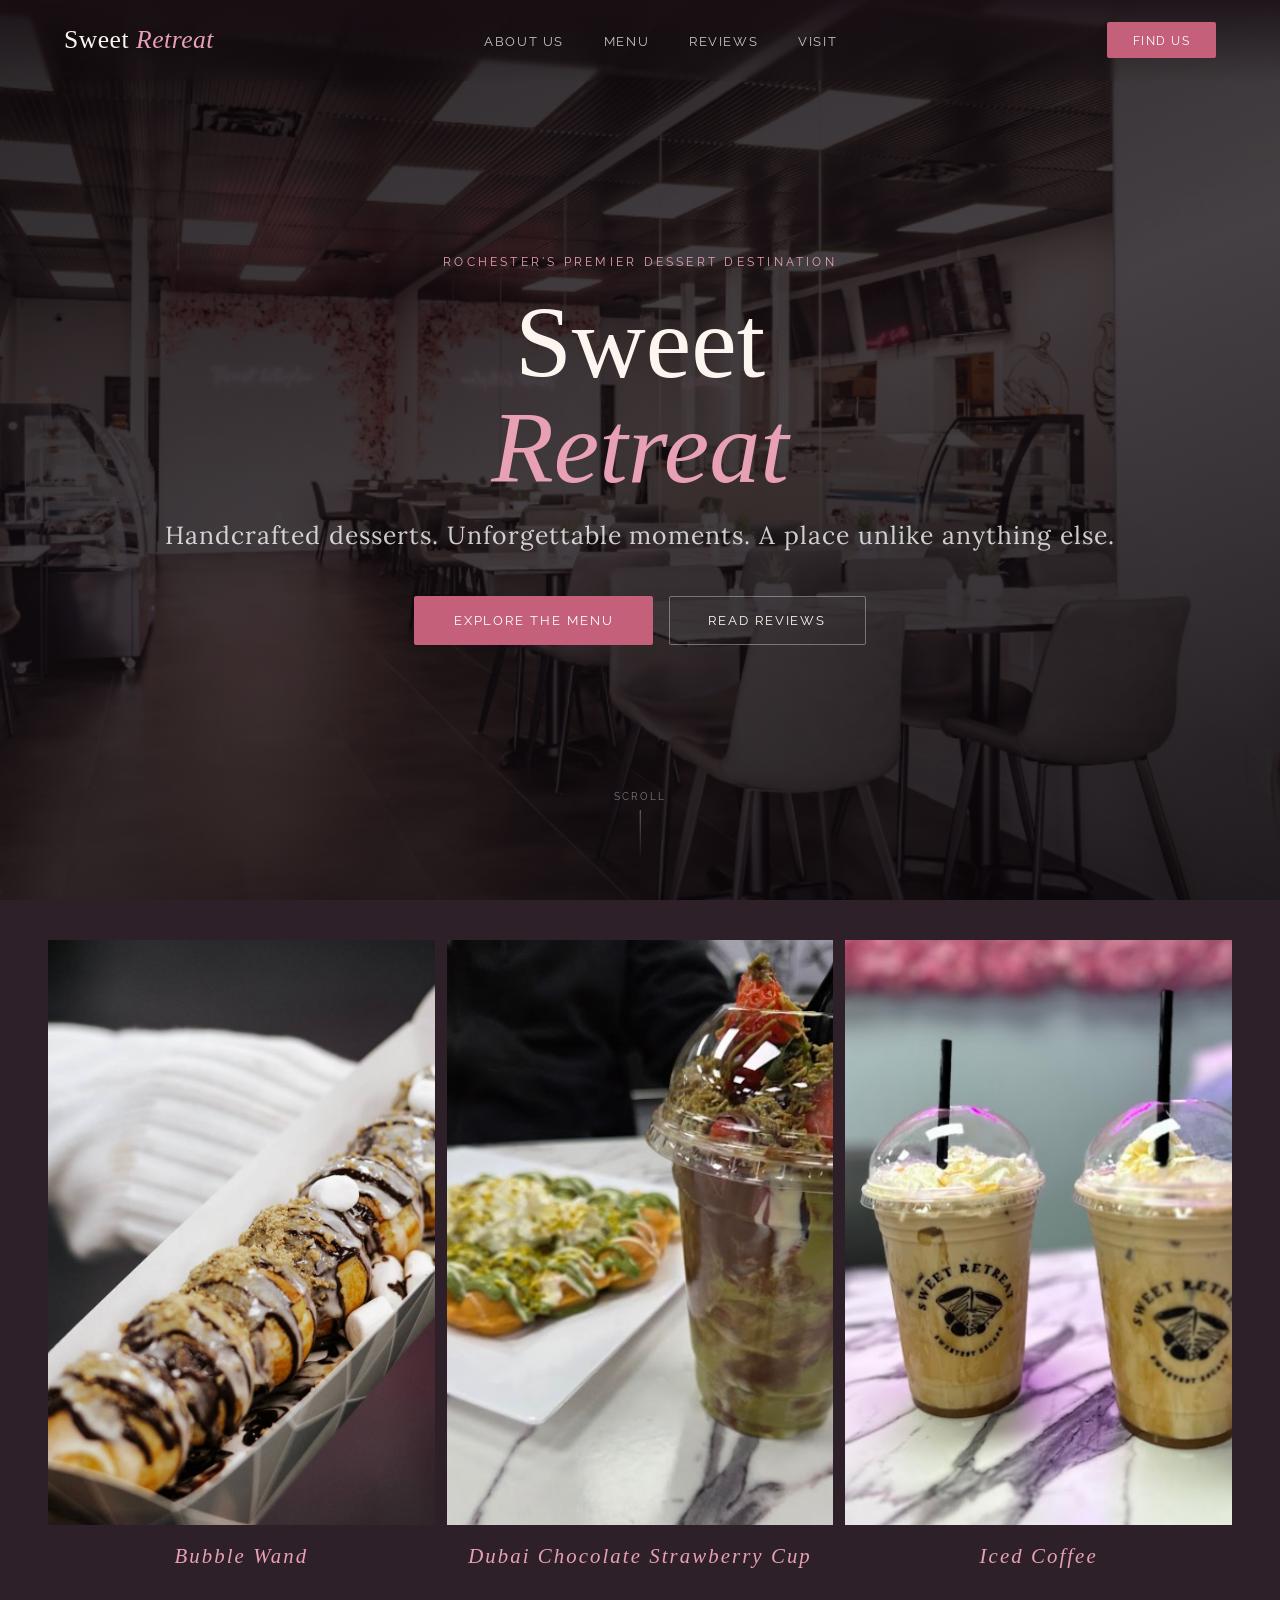
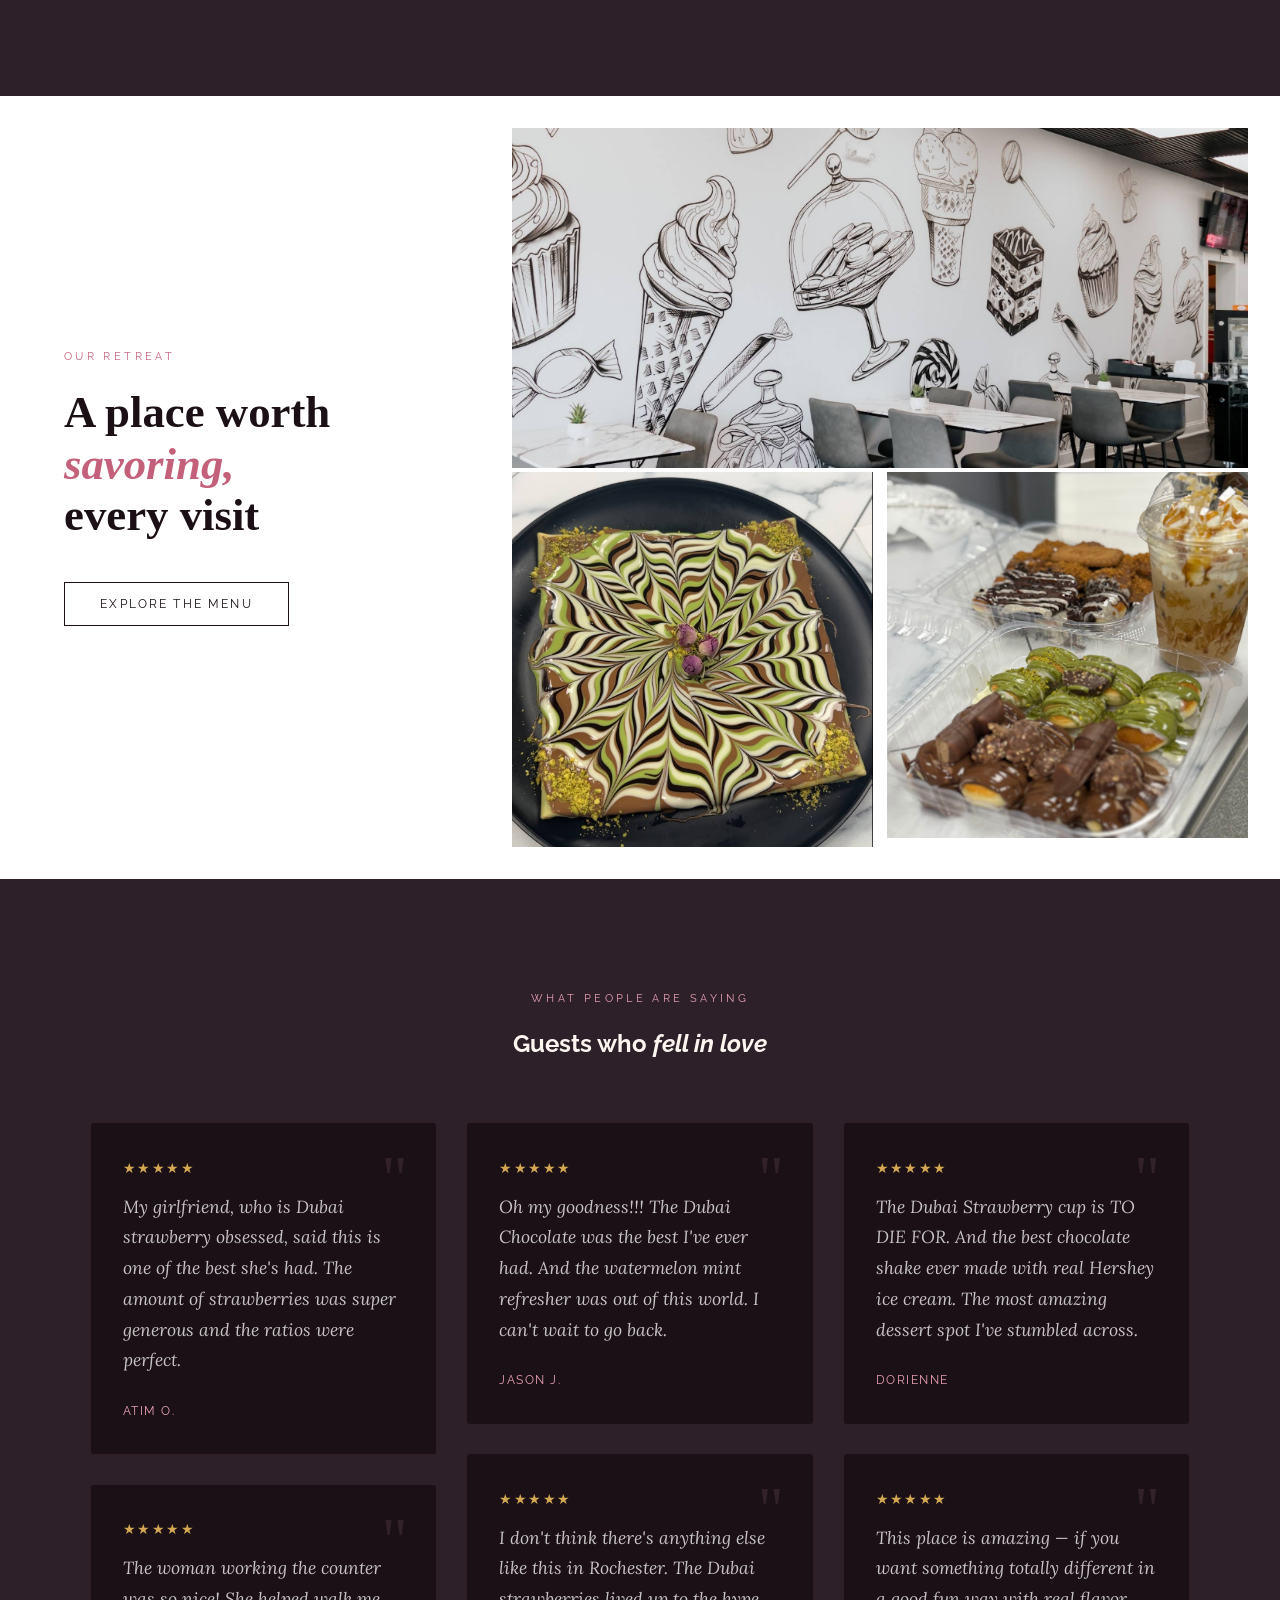
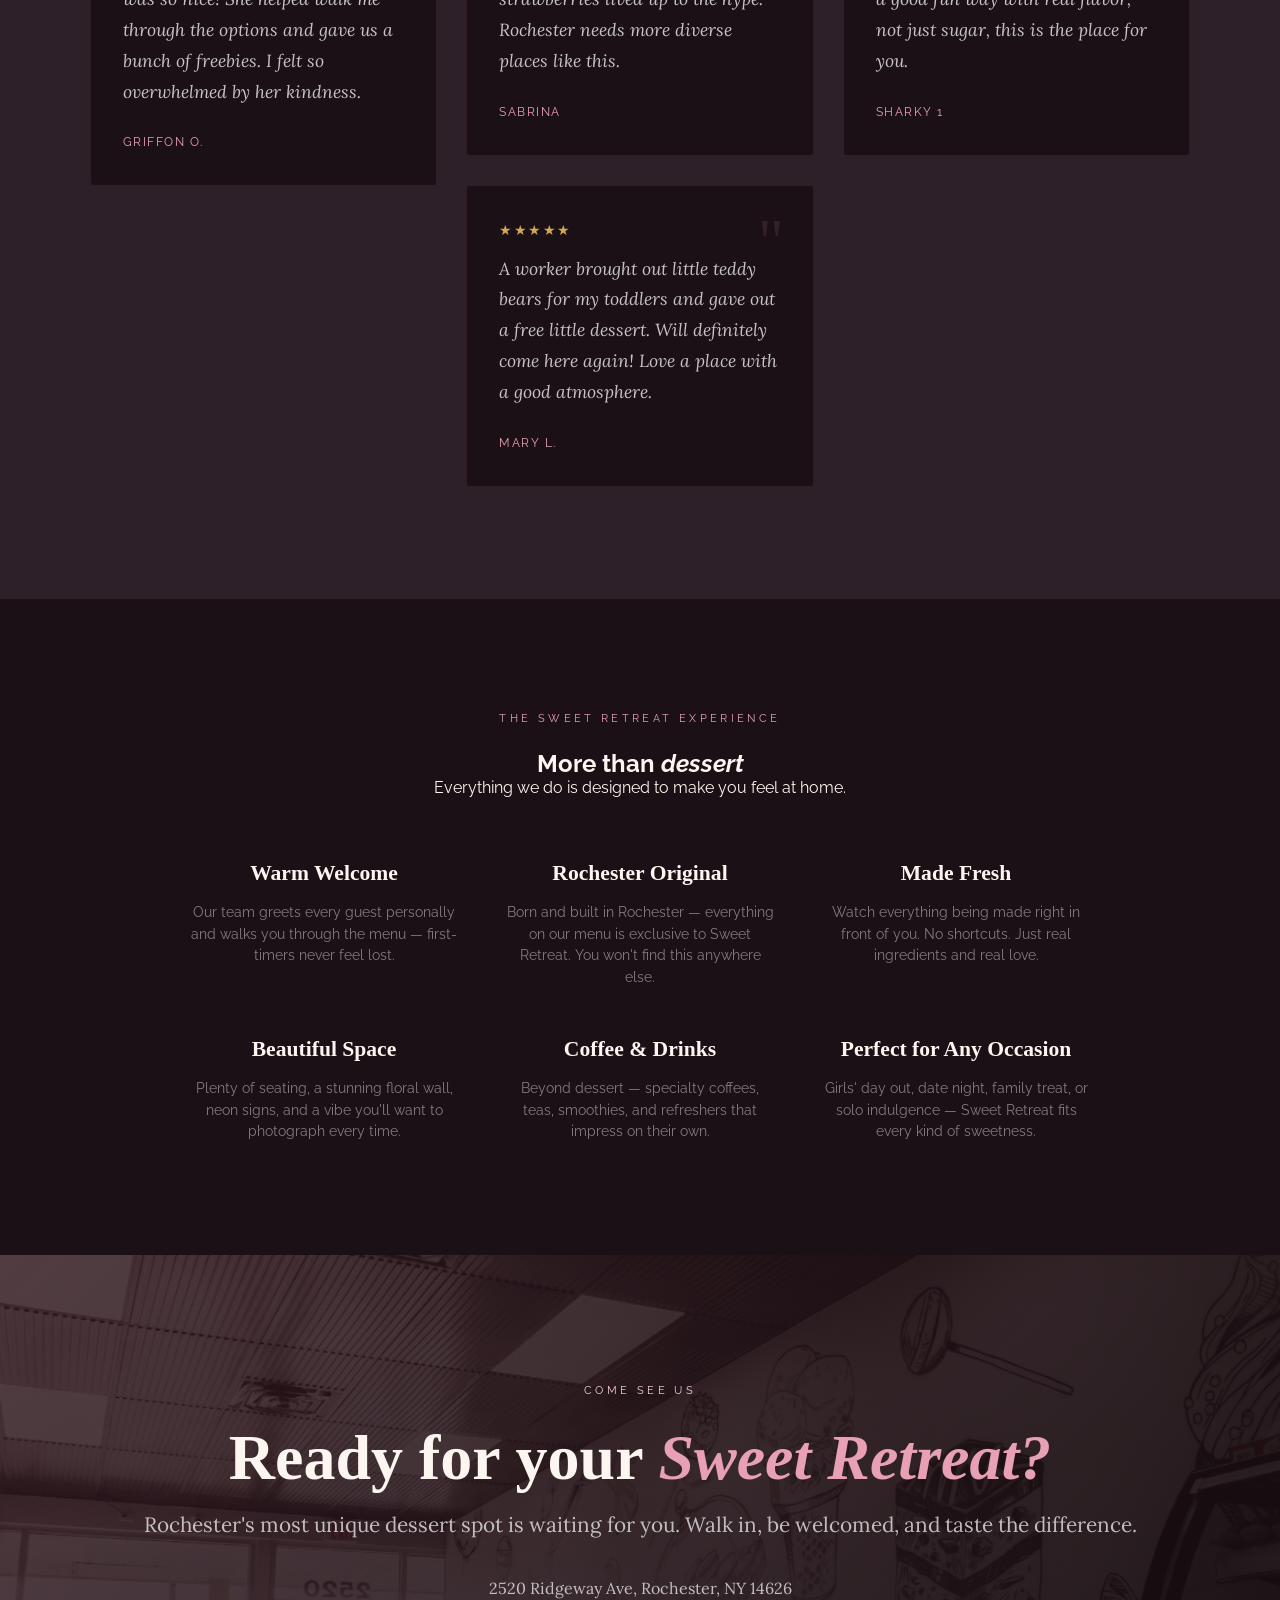
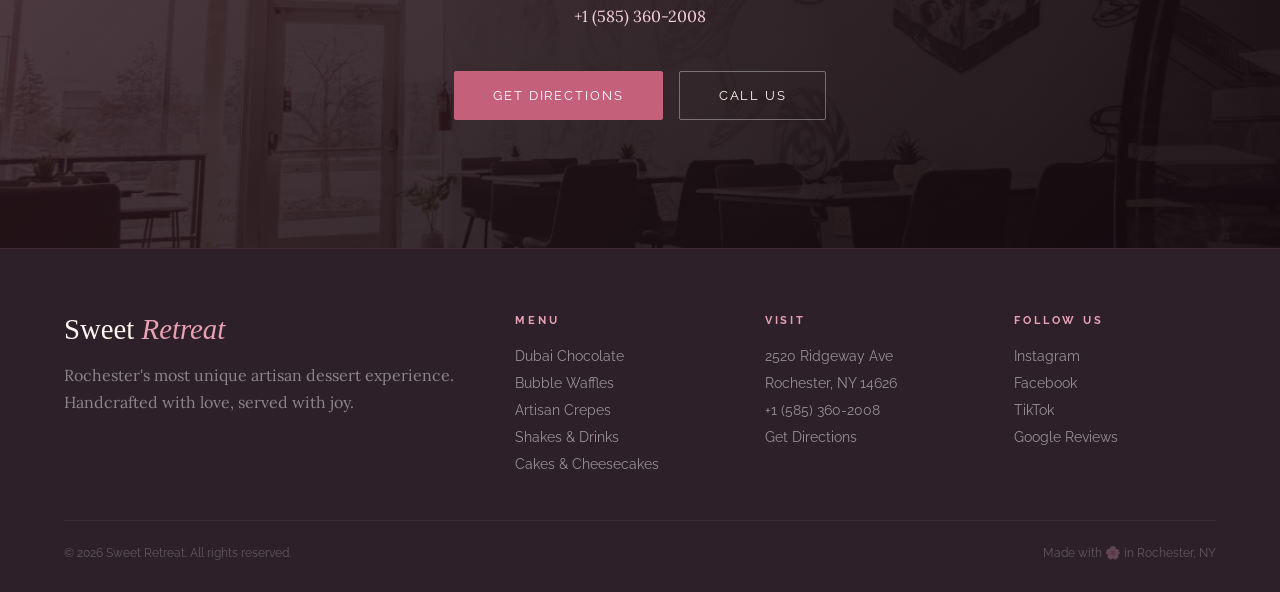
==== commit f2a411d9: "Remove pink marquee strip between hero and photo lineup https://claude.ai/code/session_01LR9N1TjMP92" ====
--- a/index.html
+++ b/index.html
@@ -157,23 +157,6 @@
     100% { transform: scaleY(1); opacity: 0; }
   }
 
-  /* ── TAGLINE STRIP ── */
-  .strip {
-    background: var(--deep-rose);
-    padding: 1.1rem 0; overflow: hidden;
-  }
-  .strip-inner {
-    display: flex; gap: 3rem;
-    animation: marquee 22s linear infinite;
-    white-space: nowrap;
-  }
-  @keyframes marquee { from { transform: translateX(0); } to { transform: translateX(-50%); } }
-  .strip-item {
-    font-size: 0.75rem; letter-spacing: 0.2em; text-transform: uppercase;
-    color: rgba(255,255,255,0.9); flex-shrink: 0;
-  }
-  .strip-dot { color: rgba(255,255,255,0.5); }
-
   /* ── ABOUT ── */
   .photo-lineup {
     display: grid; grid-template-columns: 1fr 1fr 1fr;
@@ -419,35 +402,6 @@
 </section>
 
 <!-- MARQUEE STRIP -->
-<div class="strip">
-  <div class="strip-inner">
-    <span class="strip-item">Dubai Chocolate</span>
-    <span class="strip-dot">✦</span>
-    <span class="strip-item">Bubble Waffles</span>
-    <span class="strip-dot">✦</span>
-    <span class="strip-item">Artisan Crepes</span>
-    <span class="strip-dot">✦</span>
-    <span class="strip-item">Handcrafted Shakes</span>
-    <span class="strip-dot">✦</span>
-    <span class="strip-item">Premium Coffee</span>
-    <span class="strip-dot">✦</span>
-    <span class="strip-item">Fresh Cheesecake</span>
-    <span class="strip-dot">✦</span>
-    <span class="strip-item">Dubai Chocolate</span>
-    <span class="strip-dot">✦</span>
-    <span class="strip-item">Bubble Waffles</span>
-    <span class="strip-dot">✦</span>
-    <span class="strip-item">Artisan Crepes</span>
-    <span class="strip-dot">✦</span>
-    <span class="strip-item">Handcrafted Shakes</span>
-    <span class="strip-dot">✦</span>
-    <span class="strip-item">Premium Coffee</span>
-    <span class="strip-dot">✦</span>
-    <span class="strip-item">Fresh Cheesecake</span>
-    <span class="strip-dot">✦</span>
-  </div>
-</div>
-
 <!-- PHOTO LINEUP -->
 <section class="photo-lineup" id="about">
   <div>
@@ -526,6 +480,12 @@
       <div class="review-stars">★★★★★</div>
       <p class="review-text">The Dubai Strawberry cup is TO DIE FOR. And the best chocolate shake ever made with real Hershey ice cream. The most amazing dessert spot I've stumbled across.</p>
       <span class="review-author">Dorienne</span>
+    </div>
+    <div class="review-card">
+      <div class="review-quote">"</div>
+      <div class="review-stars">★★★★★</div>
+      <p class="review-text">This place is amazing — if you want something totally different in a good fun way with real flavor, not just sugar, this is the place for you.</p>
+      <span class="review-author">Sharky 1</span>
     </div>
   </div>
 </section>
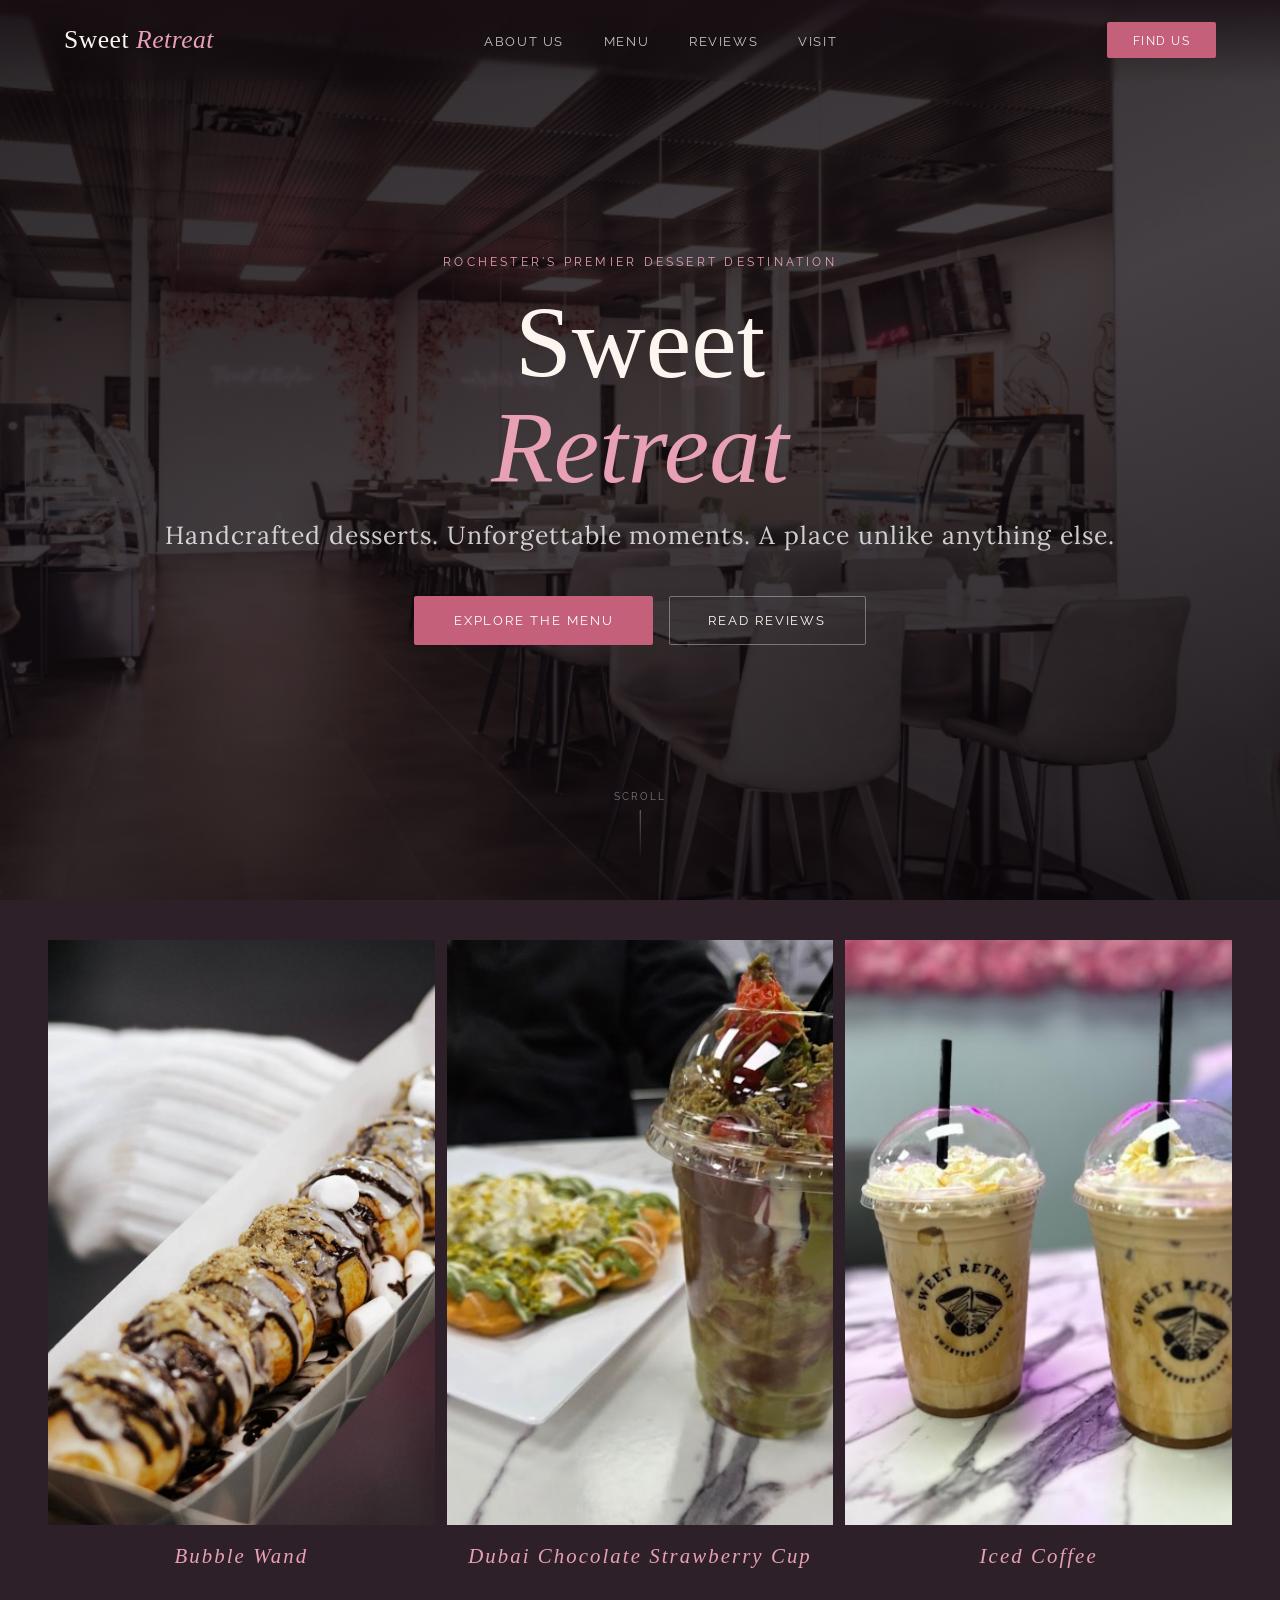
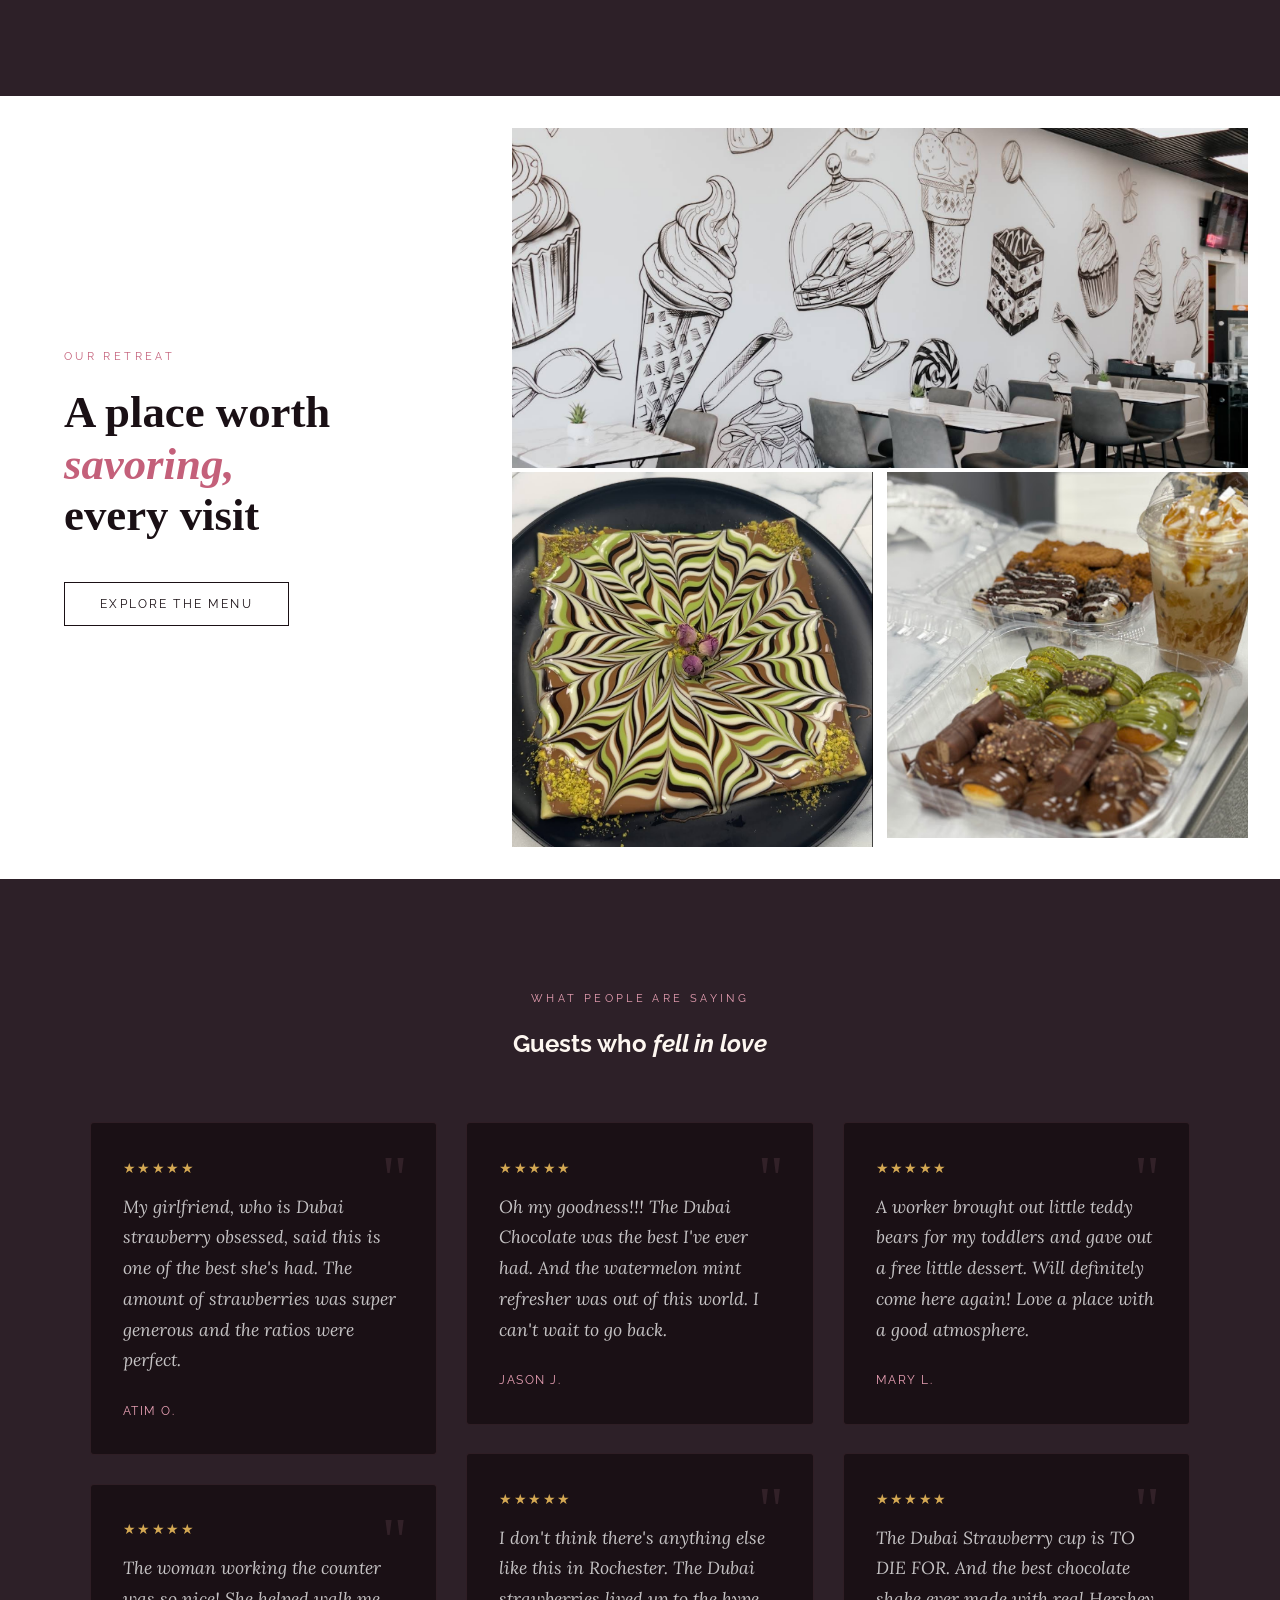
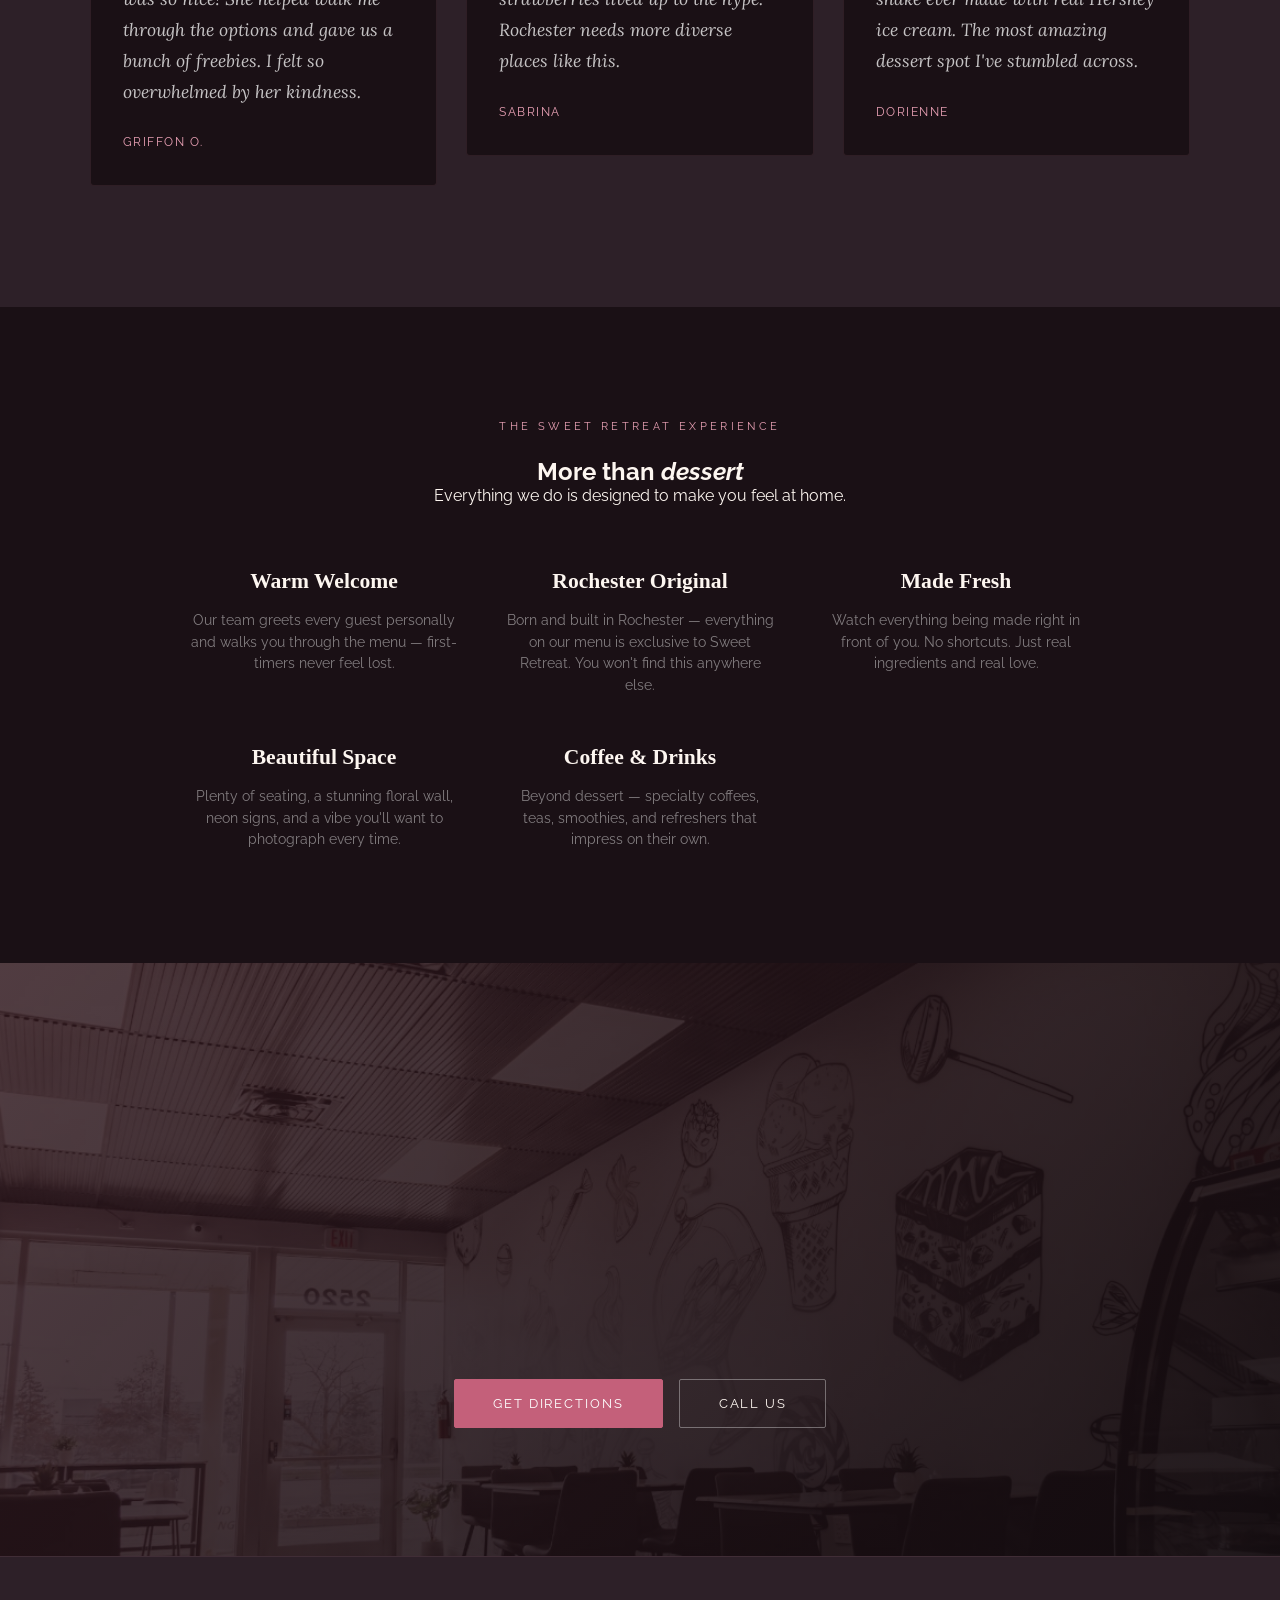
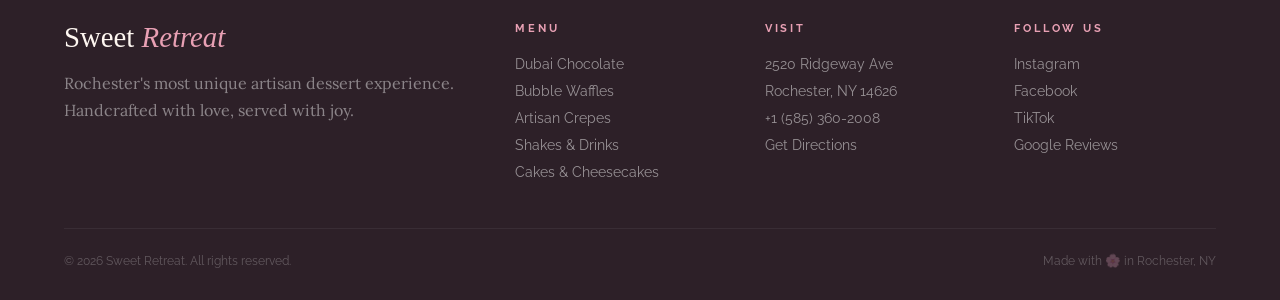
==== commit 2d8ede3c: "Merge pull request #22 from erolmkaptikacti-dotcom/claude/remove-strip-divider Remove pink marquee s" ====
--- a/index.html
+++ b/index.html
@@ -481,12 +481,6 @@
       <p class="review-text">The Dubai Strawberry cup is TO DIE FOR. And the best chocolate shake ever made with real Hershey ice cream. The most amazing dessert spot I've stumbled across.</p>
       <span class="review-author">Dorienne</span>
     </div>
-    <div class="review-card">
-      <div class="review-quote">"</div>
-      <div class="review-stars">★★★★★</div>
-      <p class="review-text">This place is amazing — if you want something totally different in a good fun way with real flavor, not just sugar, this is the place for you.</p>
-      <span class="review-author">Sharky 1</span>
-    </div>
   </div>
 </section>
 
